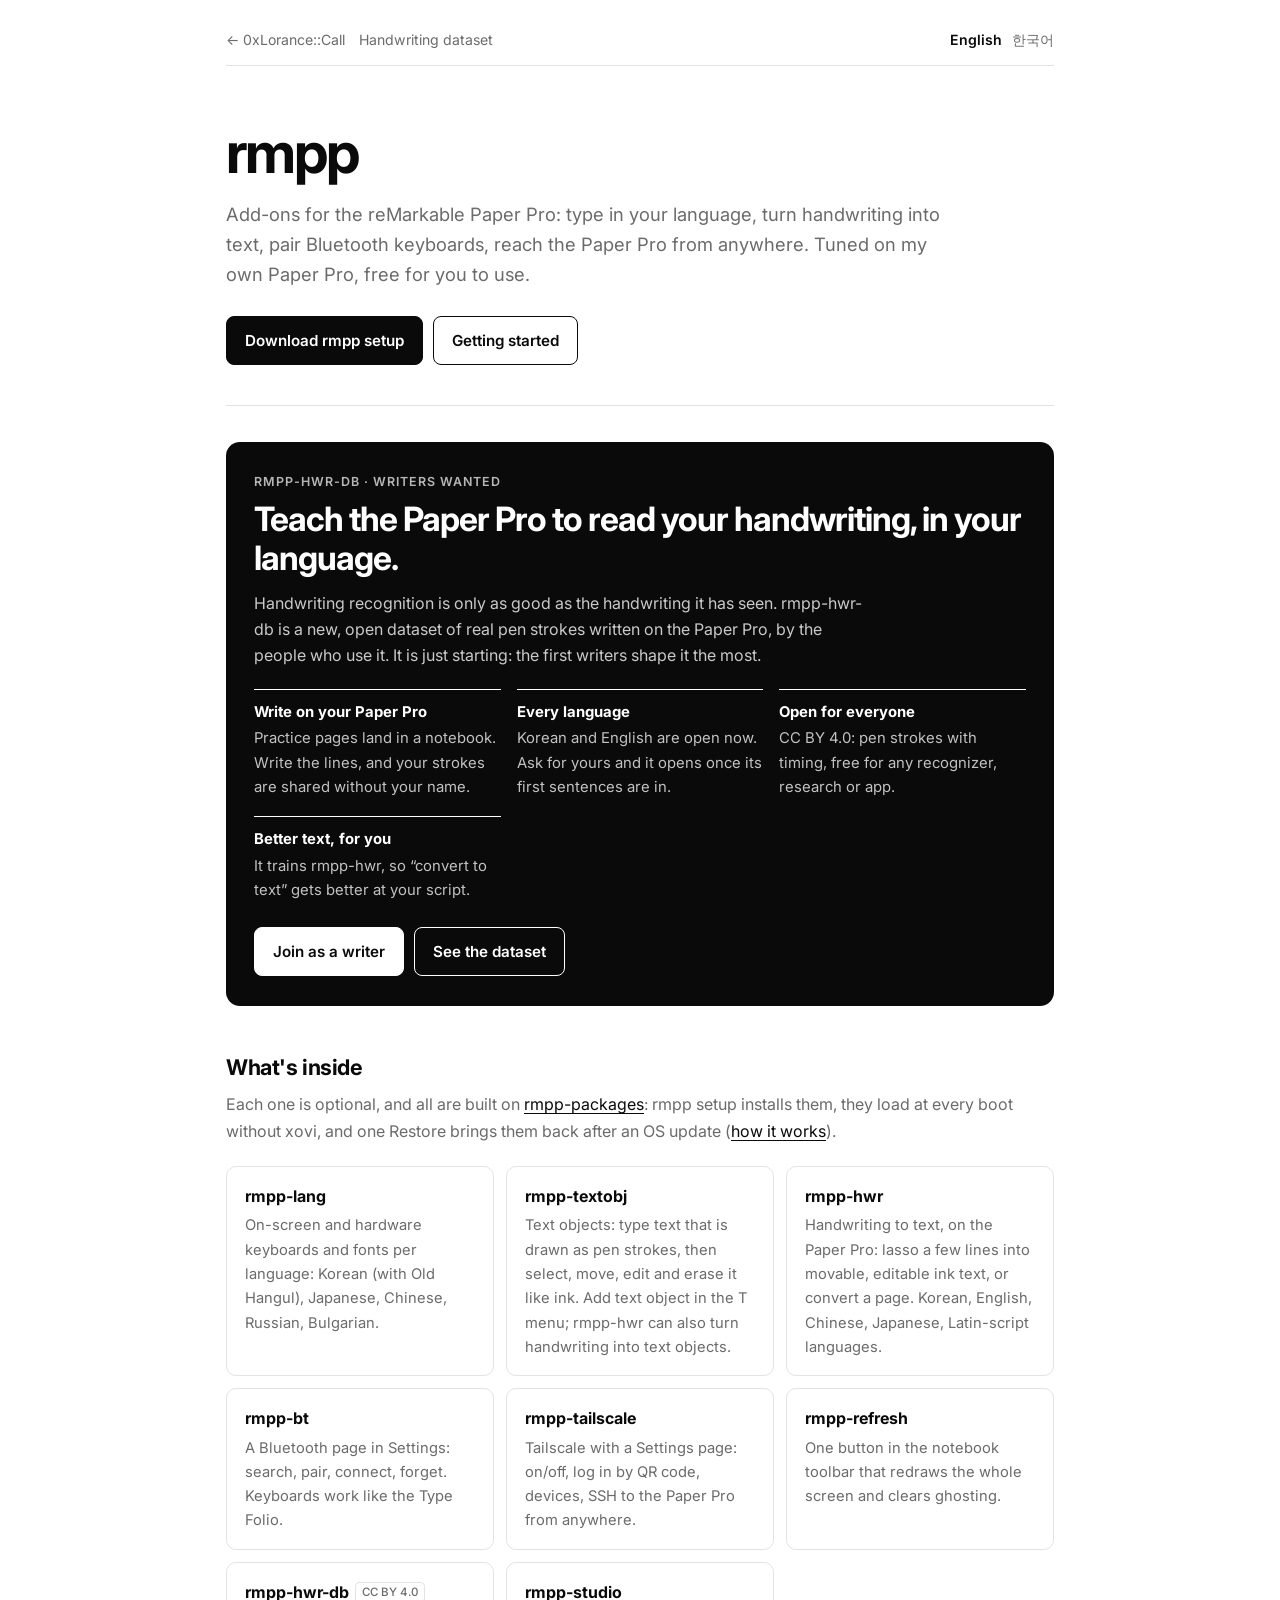
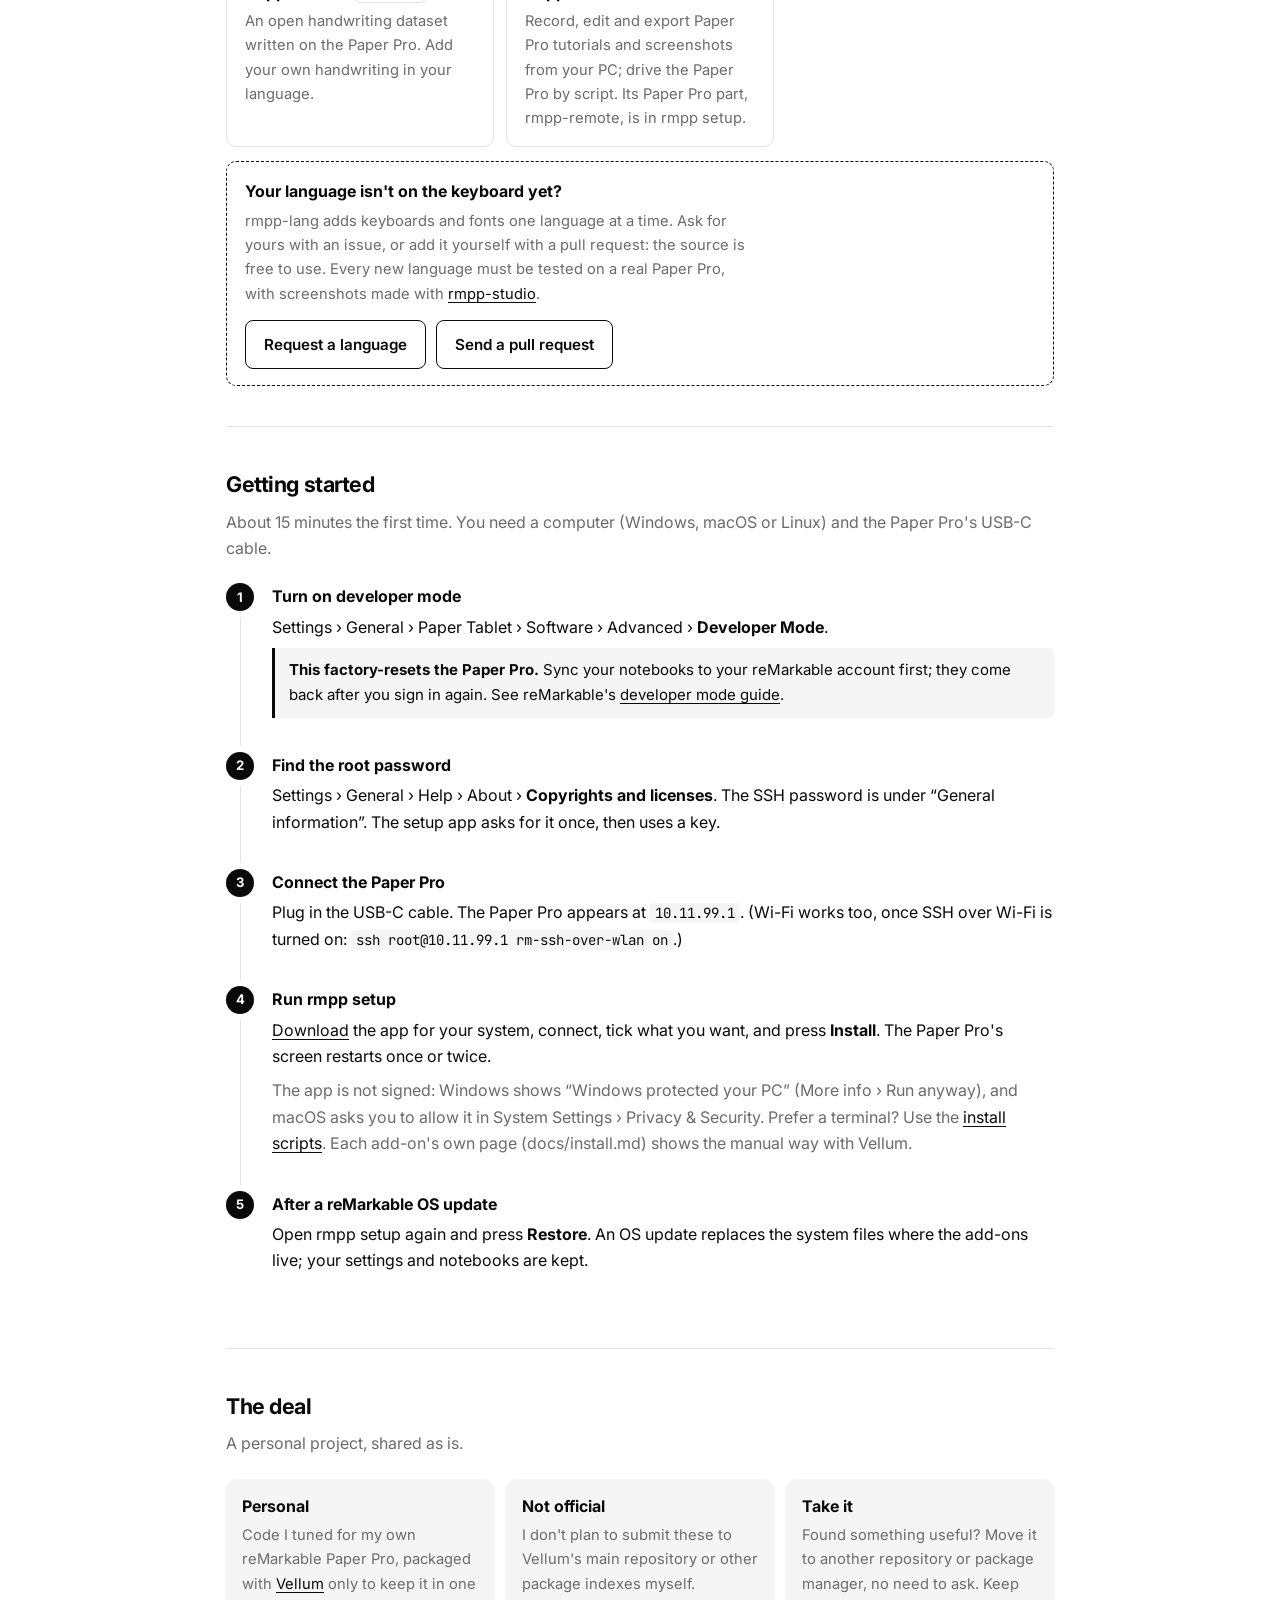
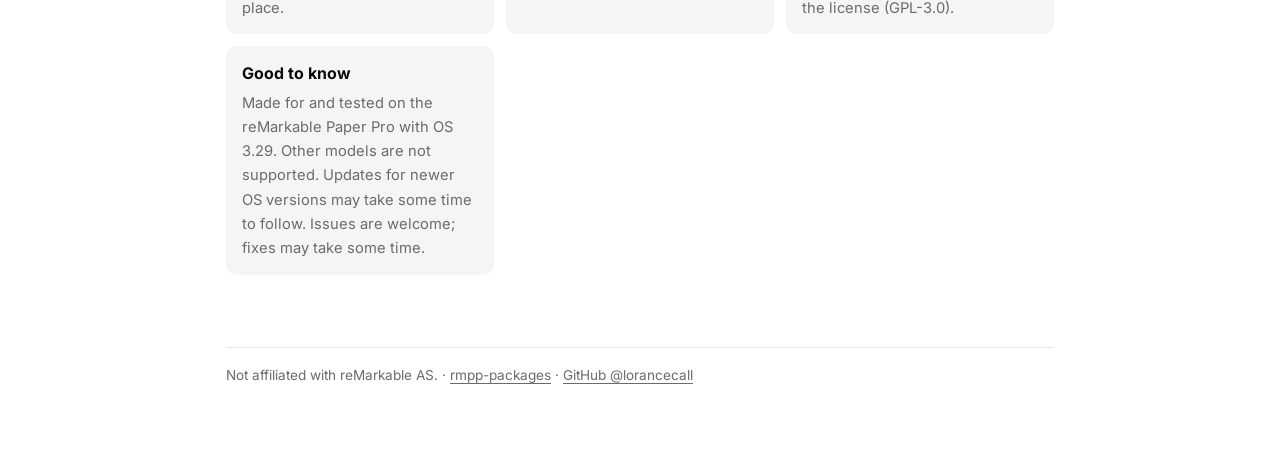
==== rmpp/index.html @ a708c46c "docs: softer wording for newer OS support Co-Authored-By: Claude Opus 5.5 <noreply@anthropic.com>" ====
<!doctype html>
<html lang="en">
<head>
<meta charset="utf-8">
<meta name="viewport" content="width=device-width, initial-scale=1">
<title>rmpp · add-ons for reMarkable Paper Pro</title>
<meta name="description" content="Personal add-ons for the reMarkable Paper Pro: languages and keyboards, handwriting to text, Bluetooth, Tailscale, screen refresh. Free to use.">
<link rel="alternate" hreflang="ko" href="ko.html">
<link rel="preconnect" href="https://fonts.googleapis.com">
<link rel="preconnect" href="https://fonts.gstatic.com" crossorigin>
<link href="https://fonts.googleapis.com/css2?family=Inter:wght@400;500;600;700&family=JetBrains+Mono:wght@400&display=swap" rel="stylesheet">
<link rel="stylesheet" href="style.css">
</head>
<body>
<main>
<div class="top">
  <nav><a href="../">← 0xLorance::Call</a><a href="#handwriting">Handwriting dataset</a></nav>
  <span class="langs"><strong>English</strong><a href="ko.html" hreflang="ko" lang="ko">한국어</a></span>
</div>

<div class="hero">
  <h1>rmpp</h1>
  <p class="lead">Add-ons for the reMarkable Paper Pro: type in your language, turn handwriting into text, pair Bluetooth
    keyboards, reach the Paper Pro from anywhere. Tuned on my own Paper Pro, free for you to use.</p>
  <div class="cta">
    <a class="btn primary" href="https://github.com/lorancecall/rmpp-packages/releases/latest">Download rmpp setup</a>
    <a class="btn" href="#start">Getting started</a>
  </div>
</div>

<section class="promo" id="handwriting">
  <p class="kicker">rmpp-hwr-db · writers wanted</p>
  <h2>Teach the Paper Pro to read your handwriting, in your language.</h2>
  <p class="sub">Handwriting recognition is only as good as the handwriting it has seen. rmpp-hwr-db is a new, open
    dataset of real pen strokes written on the Paper Pro, by the people who use it. It is just starting: the first
    writers shape it the most.</p>
  <ul class="points">
    <li><strong>Write on your Paper Pro</strong><span>Practice pages land in a notebook. Write the lines, and your
      strokes are shared without your name.</span></li>
    <li><strong>Every language</strong><span>Korean and English are open now. Ask for yours and it opens once its
      first sentences are in.</span></li>
    <li><strong>Open for everyone</strong><span>CC BY 4.0: pen strokes with timing, free for any recognizer,
      research or app.</span></li>
    <li><strong>Better text, for you</strong><span>It trains rmpp-hwr, so “convert to text” gets better at your script.</span></li>
  </ul>
  <div class="cta">
    <a class="btn primary" href="https://lorancecall.github.io/rmpp-hwr-db/">Join as a writer</a>
    <a class="btn" href="https://github.com/lorancecall/rmpp-hwr-db">See the dataset</a>
  </div>
</section>

<section id="mods">
  <h2>What's inside</h2>
  <p class="sub">Each one is optional, and all are built on <a href="https://github.com/lorancecall/rmpp-packages">rmpp-packages</a>: rmpp setup installs them,
    they load at every boot without xovi, and one Restore brings them back after an OS update (<a href="https://github.com/lorancecall/rmpp-packages/blob/main/docs/how-it-works.md">how it works</a>).</p>
  <div class="grid">
<!-- rmpp:cards -->
    <a class="card" href="https://github.com/lorancecall/rmpp-lang"><h3>rmpp-lang</h3>
      <p>On-screen and hardware keyboards and fonts per language: Korean (with Old Hangul), Japanese, Chinese, Russian, Bulgarian.</p></a>
    <a class="card" href="https://github.com/lorancecall/rmpp-textobj"><h3>rmpp-textobj</h3>
      <p>Text objects: type text that is drawn as pen strokes, then select, move, edit and erase it like ink. Add text object in the T menu; rmpp-hwr can also turn handwriting into text objects.</p></a>
    <a class="card" href="https://github.com/lorancecall/rmpp-hwr"><h3>rmpp-hwr</h3>
      <p>Handwriting to text, on the Paper Pro: lasso a few lines into movable, editable ink text, or convert a page. Korean, English, Chinese, Japanese, Latin-script languages.</p></a>
    <a class="card" href="https://github.com/lorancecall/rmpp-bt"><h3>rmpp-bt</h3>
      <p>A Bluetooth page in Settings: search, pair, connect, forget. Keyboards work like the Type Folio.</p></a>
    <a class="card" href="https://github.com/lorancecall/rmpp-tailscale"><h3>rmpp-tailscale</h3>
      <p>Tailscale with a Settings page: on/off, log in by QR code, devices, SSH to the Paper Pro from anywhere.</p></a>
    <a class="card" href="https://github.com/lorancecall/rmpp-refresh"><h3>rmpp-refresh</h3>
      <p>One button in the notebook toolbar that redraws the whole screen and clears ghosting.</p></a>
    <a class="card" href="https://github.com/lorancecall/rmpp-hwr-db"><h3>rmpp-hwr-db<span class="tag">CC BY 4.0</span></h3>
      <p>An open handwriting dataset written on the Paper Pro. Add your own handwriting in your language.</p></a>
    <a class="card" href="https://github.com/lorancecall/rmpp-studio"><h3>rmpp-studio</h3>
      <p>Record, edit and export Paper Pro tutorials and screenshots from your PC; drive the Paper Pro by script. Its Paper Pro part, rmpp-remote, is in rmpp setup.</p></a>
<!-- /rmpp:cards -->
  </div>
  <div class="ask" id="language-request">
    <div><h3>Your language isn't on the keyboard yet?</h3>
      <p>rmpp-lang adds keyboards and fonts one language at a time. Ask for yours with an issue, or add it yourself
        with a pull request: the source is free to use. Every new language must be tested on a real Paper Pro, with
        screenshots made with <a href="https://github.com/lorancecall/rmpp-studio">rmpp-studio</a>.</p></div>
    <div class="cta">
      <a class="btn" href="https://github.com/lorancecall/rmpp-lang/issues/new?template=language-request.yml">Request a language</a>
      <a class="btn" href="https://github.com/lorancecall/rmpp-lang/pulls">Send a pull request</a>
    </div>
  </div>
</section>

<section id="start">
  <h2>Getting started</h2>
  <p class="sub">About 15 minutes the first time. You need a computer (Windows, macOS or Linux) and the Paper Pro's USB-C cable.</p>
  <ol class="steps">
    <li><h3>Turn on developer mode</h3>
      <p>Settings › General › Paper Tablet › Software › Advanced › <strong>Developer Mode</strong>.</p>
      <div class="warn"><strong>This factory-resets the Paper Pro.</strong> Sync your notebooks to your reMarkable account first;
        they come back after you sign in again. See reMarkable's
        <a href="https://developer.remarkable.com/documentation/developer-mode">developer mode guide</a>.</div></li>
    <li><h3>Find the root password</h3>
      <p>Settings › General › Help › About › <strong>Copyrights and licenses</strong>. The SSH password is under
        “General information”. The setup app asks for it once, then uses a key.</p></li>
    <li><h3>Connect the Paper Pro</h3>
      <p>Plug in the USB-C cable. The Paper Pro appears at <code>10.11.99.1</code>. (Wi-Fi works too, once SSH over
        Wi-Fi is turned on: <code>ssh root@10.11.99.1 rm-ssh-over-wlan on</code>.)</p></li>
    <li><h3>Run rmpp setup</h3>
      <p><a href="https://github.com/lorancecall/rmpp-packages/releases/latest">Download</a> the app for your system,
        connect, tick what you want, and press <strong>Install</strong>. The Paper Pro's screen restarts once or twice.</p>
      <p class="muted">The app is not signed: Windows shows “Windows protected your PC” (More info › Run anyway), and
        macOS asks you to allow it in System Settings › Privacy &amp; Security. Prefer a terminal? Use the
        <a href="https://github.com/lorancecall/rmpp-packages#install">install scripts</a>. Each add-on's own page
        (docs/install.md) shows the manual way with Vellum.</p></li>
    <li><h3>After a reMarkable OS update</h3>
      <p>Open rmpp setup again and press <strong>Restore</strong>. An OS update replaces the system files where the
        add-ons live; your settings and notebooks are kept.</p></li>
  </ol>
</section>

<section id="terms">
  <h2>The deal</h2>
  <p class="sub">A personal project, shared as is.</p>
  <div class="terms">
    <div><h3>Personal</h3><p>Code I tuned for my own reMarkable Paper Pro, packaged with <a href="https://github.com/vellum-dev/vellum">Vellum</a> only to keep it in one place.</p></div>
    <div><h3>Not official</h3><p>I don't plan to submit these to Vellum's main repository or other package indexes myself.</p></div>
    <div><h3>Take it</h3><p>Found something useful? Move it to another repository or package manager, no need to ask. Keep the license (GPL-3.0).</p></div>
    <div><h3>Good to know</h3><p>Made for and tested on the reMarkable Paper Pro with OS 3.29. Other models are not supported. Updates for newer OS versions may take some time to follow. Issues are welcome; fixes may take some time.</p></div>
  </div>
</section>

<footer>
  Not affiliated with reMarkable AS. · <a href="https://github.com/lorancecall/rmpp-packages">rmpp-packages</a> ·
  <a href="https://github.com/lorancecall">GitHub @lorancecall</a>
</footer>
</main>
</body>
</html>
---- rmpp/style.css ----
/* rmpp: black and white, like e-paper. */
:root {
  --bg: #ffffff; --fg: #0a0a0a; --muted: #6b6b6b; --line: #e3e3e3; --soft: #f5f5f5;
  --inv-bg: #0a0a0a; --inv-fg: #ffffff;
}
@media (prefers-color-scheme: dark) {
  :root:not([data-theme="light"]) {
    --bg: #0a0a0a; --fg: #f2f2f2; --muted: #9a9a9a; --line: #2a2a2a; --soft: #161616;
    --inv-bg: #f2f2f2; --inv-fg: #0a0a0a;
  }
}
:root[data-theme="dark"] {
  --bg: #0a0a0a; --fg: #f2f2f2; --muted: #9a9a9a; --line: #2a2a2a; --soft: #161616;
  --inv-bg: #f2f2f2; --inv-fg: #0a0a0a;
}
* { box-sizing: border-box; }
html { -webkit-text-size-adjust: 100%; }
body { margin: 0; background: var(--bg); color: var(--fg);
  font: 16px/1.65 "Inter", "Noto Sans KR", system-ui, -apple-system, "Segoe UI", sans-serif; -webkit-font-smoothing: antialiased; }
a { color: var(--fg); text-underline-offset: 3px; }
:lang(ko) { word-break: keep-all; }
main { max-width: 860px; margin: 0 auto; padding: 28px 16px 72px; }
.top { display: flex; justify-content: space-between; align-items: center; gap: 12px; font-size: .88rem; color: var(--muted);
  padding-bottom: 14px; border-bottom: 1px solid var(--line); }
.top a { color: var(--muted); text-decoration: none; }
.top a:hover { color: var(--fg); }
.top .langs a, .top .langs strong { margin-left: 10px; }
.top .langs strong { color: var(--fg); font-weight: 600; }

.hero { padding: 56px 0 40px; border-bottom: 1px solid var(--line); }
.hero h1 { font-size: clamp(2.2rem, 7vw, 3.6rem); line-height: 1.05; letter-spacing: -0.035em; margin: 0 0 16px; font-weight: 700; }
.hero p.lead { font-size: 1.15rem; color: var(--muted); max-width: 40em; margin: 0 0 26px; }
.cta { display: flex; flex-wrap: wrap; gap: 10px; }
.btn { display: inline-block; padding: 11px 18px; border-radius: 8px; border: 1px solid var(--fg); text-decoration: none;
  font-weight: 600; font-size: .95rem; }
.btn.primary { background: var(--inv-bg); color: var(--inv-fg); border-color: var(--inv-bg); }
.btn:hover { opacity: .85; }

section { padding: 40px 0; border-bottom: 1px solid var(--line); }
section:last-of-type { border-bottom: none; }
h2 { font-size: 1.35rem; letter-spacing: -0.02em; margin: 0 0 6px; }
h2 + p.sub { color: var(--muted); margin: 0 0 22px; }
h3 { font-size: 1rem; margin: 0 0 4px; }

.grid { display: grid; grid-template-columns: repeat(auto-fill, minmax(240px, 1fr)); gap: 12px; }
.card { border: 1px solid var(--line); border-radius: 10px; padding: 16px 18px; text-decoration: none; display: block;
  transition: border-color .12s; }
a.card:hover { border-color: var(--fg); }
.card p { margin: 0; color: var(--muted); font-size: .92rem; }
.card .tag { display: inline-block; font-size: .72rem; border: 1px solid var(--line); border-radius: 4px; padding: 0 6px;
  margin-left: 6px; color: var(--muted); vertical-align: 2px; font-weight: 500; }

ol.steps { list-style: none; counter-reset: s; padding: 0; margin: 0; }
ol.steps > li { counter-increment: s; position: relative; padding: 0 0 26px 46px; }
ol.steps > li::before { content: counter(s); position: absolute; left: 0; top: 0; width: 28px; height: 28px; border-radius: 50%;
  background: var(--inv-bg); color: var(--inv-fg); display: grid; place-items: center; font-size: .82rem; font-weight: 700; }
ol.steps > li:not(:last-child)::after { content: ""; position: absolute; left: 13.5px; top: 34px; bottom: 6px; width: 1px;
  background: var(--line); }
ol.steps p { margin: 4px 0 8px; }
.warn { border-left: 3px solid var(--fg); background: var(--soft); padding: 10px 14px; border-radius: 0 6px 6px 0; margin: 8px 0; font-size: .94rem; }
pre { background: var(--soft); border: 1px solid var(--line); border-radius: 8px; padding: 12px 14px; overflow-x: auto;
  font: .85rem/1.55 "JetBrains Mono", ui-monospace, Consolas, monospace; margin: 8px 0; }
code { font: .88em "JetBrains Mono", ui-monospace, Consolas, monospace; background: var(--soft); padding: 1px 5px; border-radius: 4px; }
pre code { background: none; padding: 0; }
.muted { color: var(--muted); }
ul.plain { padding-left: 18px; margin: 8px 0; }
ul.plain li { margin: 4px 0; }
.terms { display: grid; grid-template-columns: repeat(auto-fit, minmax(220px, 1fr)); gap: 12px; }
.terms div { background: var(--soft); border-radius: 10px; padding: 14px 16px; }
.terms p { margin: 0; color: var(--muted); font-size: .92rem; }
footer { margin-top: 32px; padding-top: 16px; border-top: 1px solid var(--line); font-size: .85rem; color: var(--muted); }
footer a { color: var(--muted); }

/* rmpp-hwr-db call for writers: an inverted band */
.promo { background: var(--inv-bg); color: var(--inv-fg); border-radius: 14px; padding: 30px 28px; margin: 36px 0 4px; border-bottom: none; }
.promo a { color: var(--inv-fg); }
.promo .kicker { font-size: .78rem; letter-spacing: .08em; text-transform: uppercase; opacity: .7; margin: 0 0 8px; font-weight: 600; }
.promo h2 { font-size: clamp(1.5rem, 4.5vw, 2.1rem); line-height: 1.15; letter-spacing: -0.03em; margin: 0 0 12px; }
.promo p.sub { color: inherit; opacity: .78; margin: 0 0 20px; max-width: 38em; }
.promo .points { display: grid; grid-template-columns: repeat(auto-fit, minmax(190px, 1fr)); gap: 16px; margin: 0 0 24px; padding: 0; list-style: none; }
.promo .points li { border-top: 1px solid currentColor; padding-top: 10px; font-size: .93rem; }
.promo .points strong { display: block; margin-bottom: 2px; }
.promo .points span { opacity: .75; }
.promo .btn { border-color: var(--inv-fg); color: var(--inv-fg); }
.promo .btn.primary { background: var(--inv-fg); color: var(--inv-bg); }
.top nav a { margin-right: 14px; }
/* "request a keyboard language" row under the add-on cards */
.ask { display: flex; flex-wrap: wrap; align-items: center; justify-content: space-between; gap: 14px; margin-top: 14px;
  border: 1px dashed var(--fg); border-radius: 10px; padding: 16px 18px; }
.ask p { margin: 0; color: var(--muted); font-size: .92rem; max-width: 34em; }
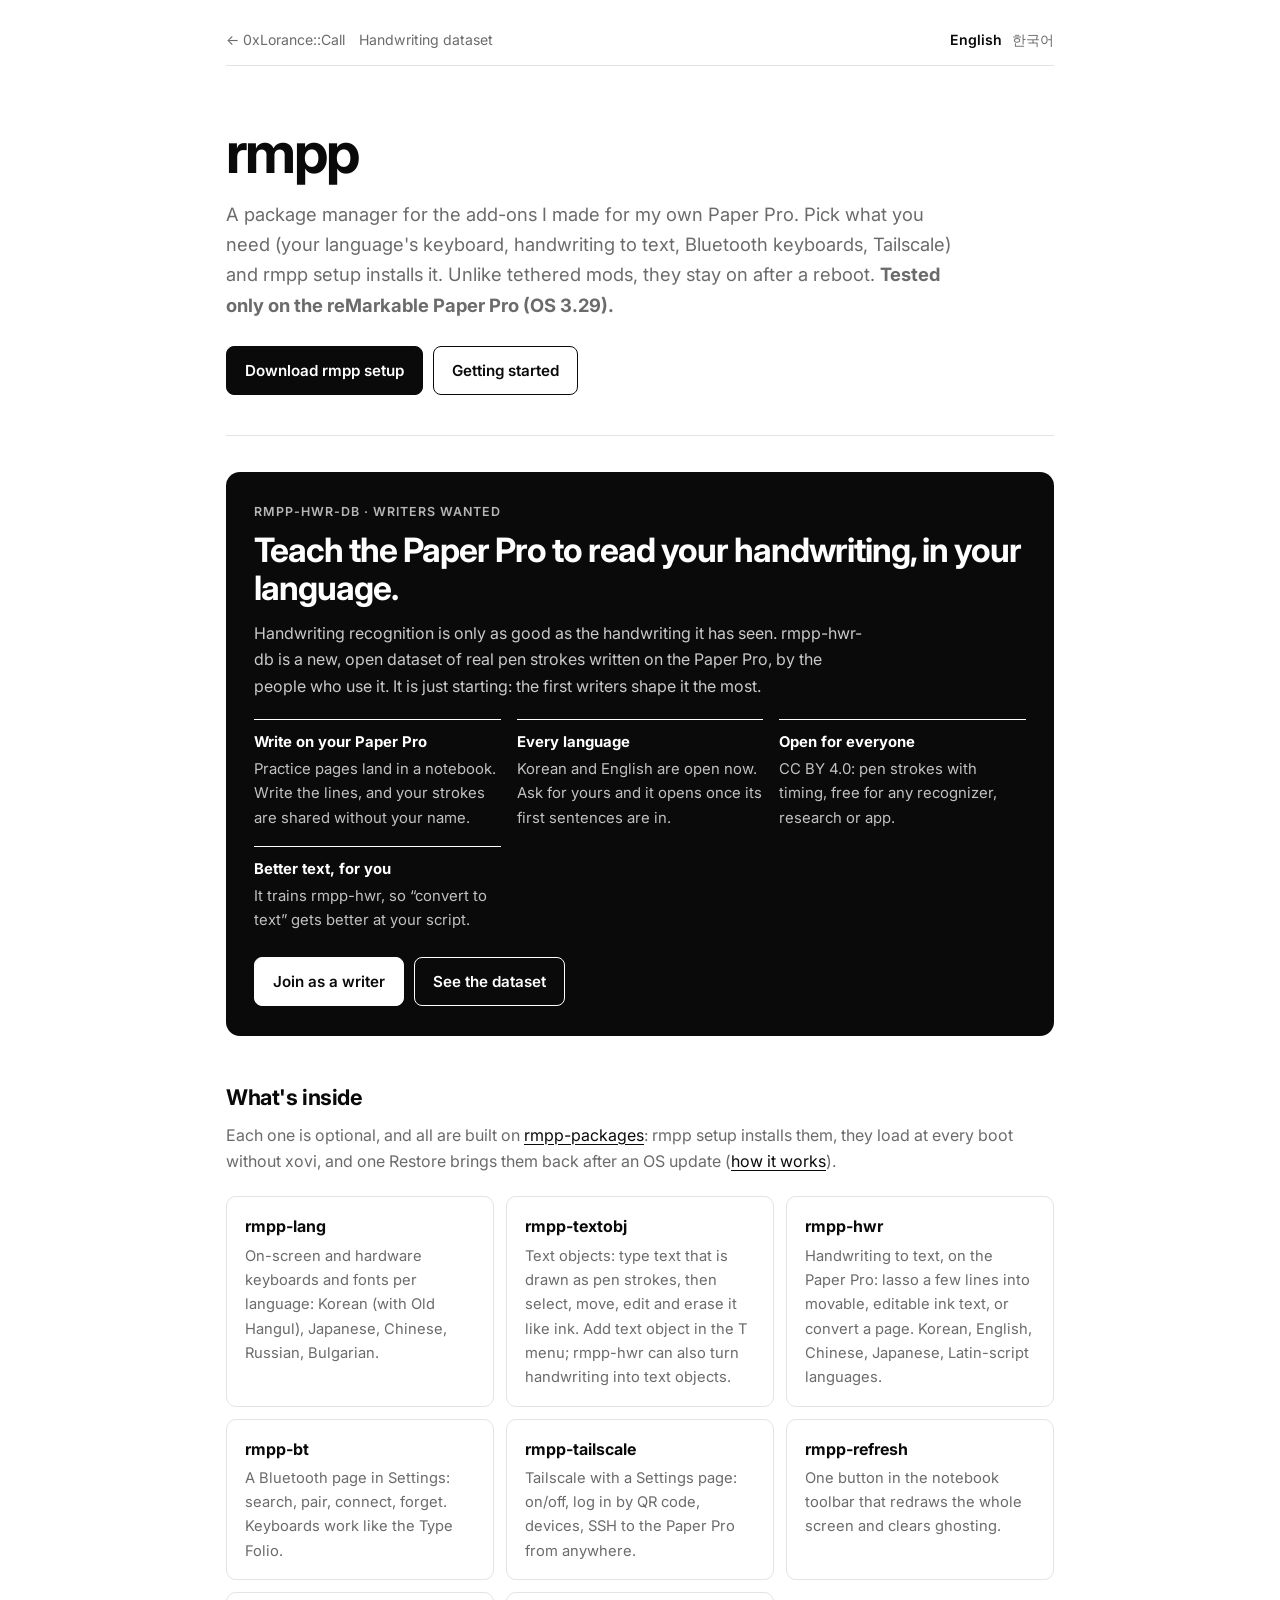
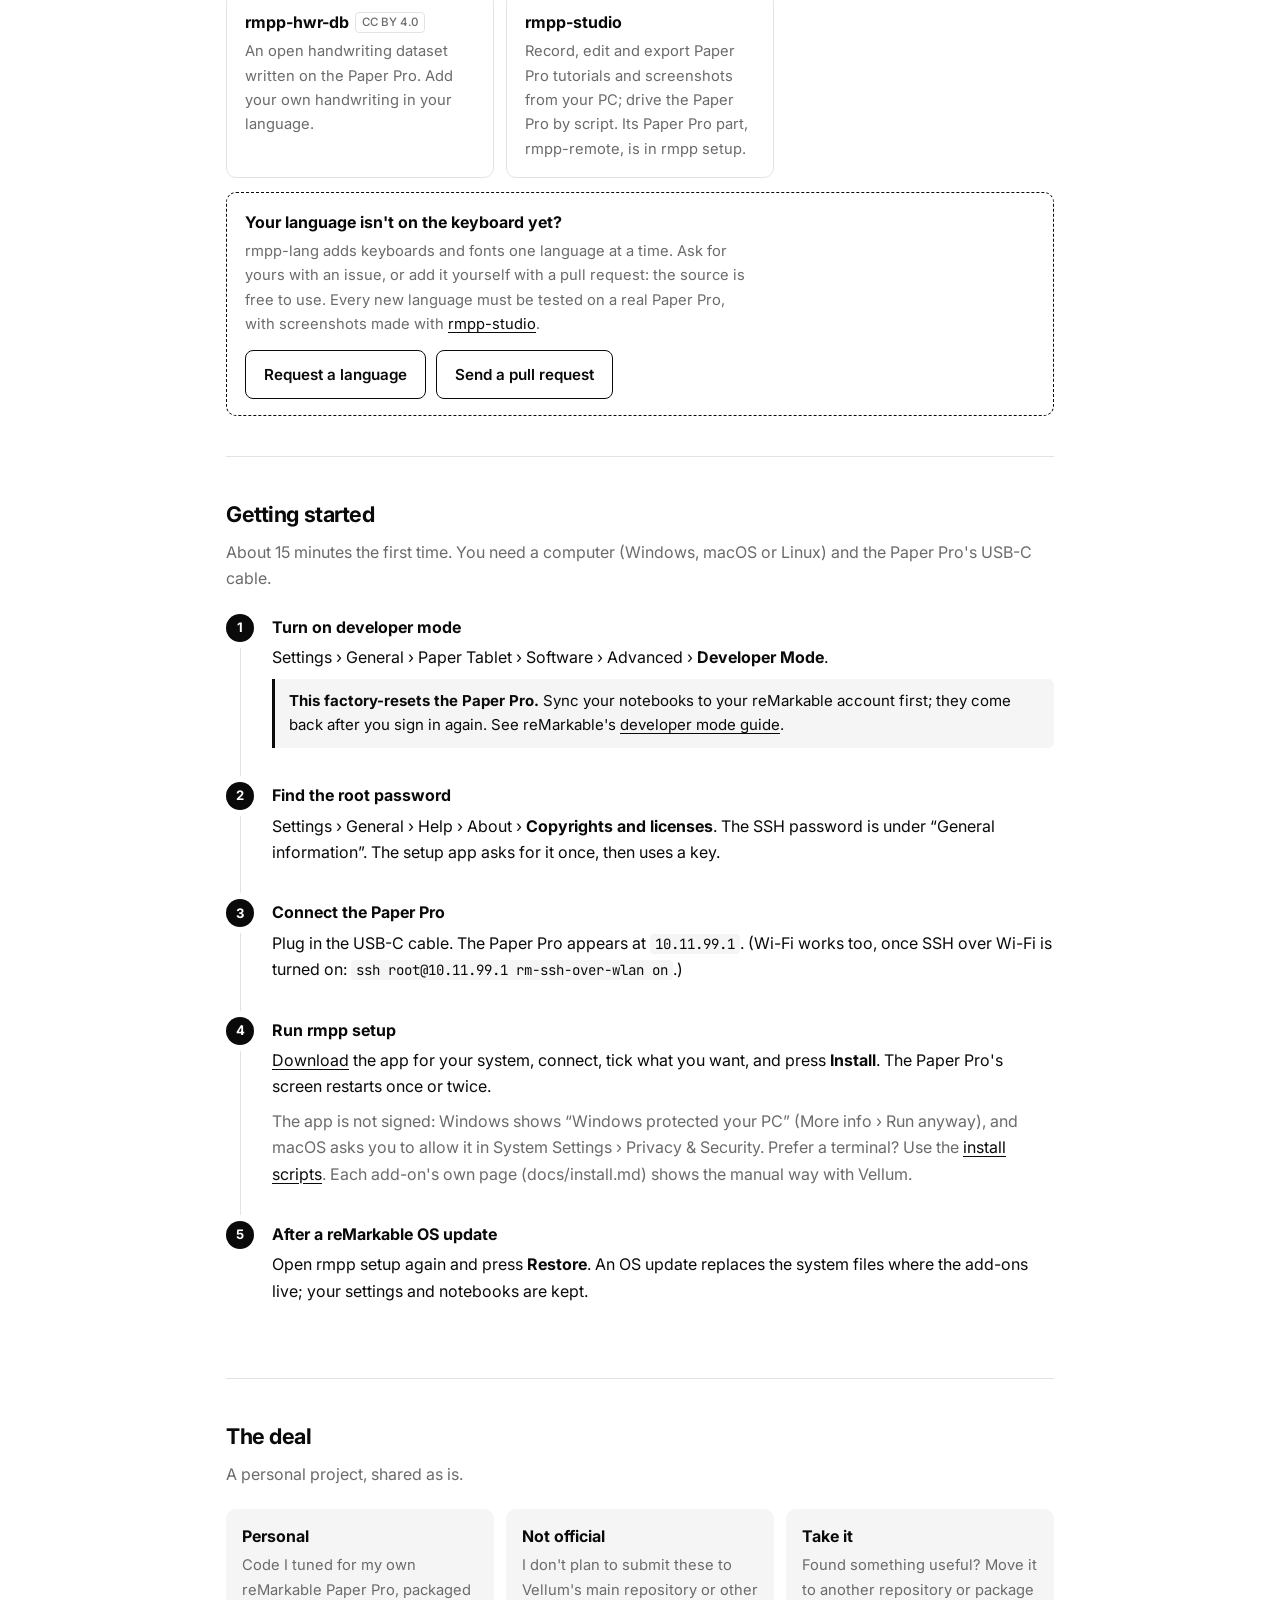
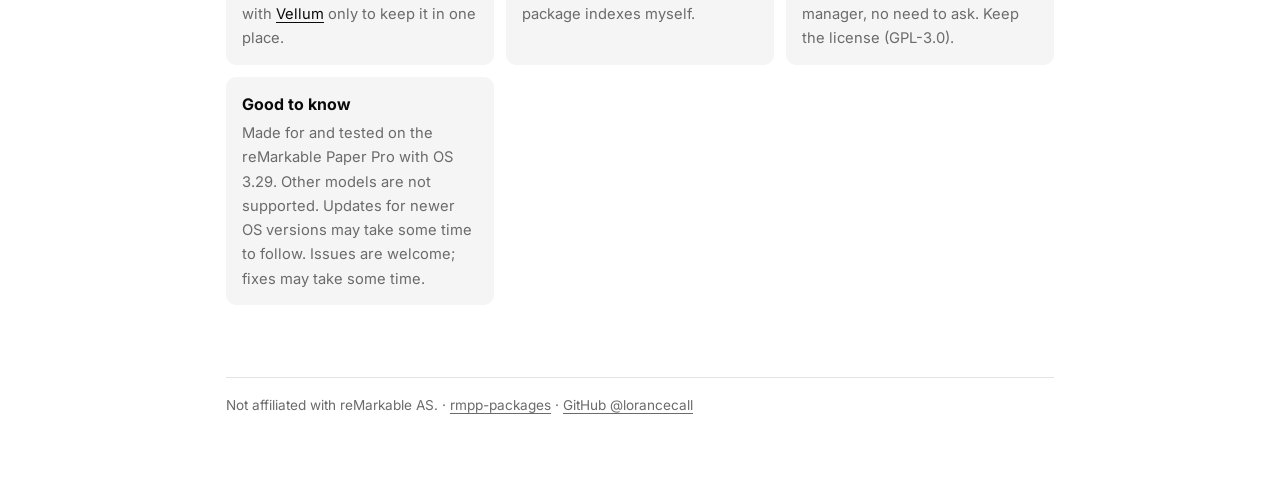
==== commit 5e05a62b: "rmpp: intro as a package manager for personal add-ons, tested on the Paper Pro only Co-Authored-By: " ====
--- a/rmpp/index.html
+++ b/rmpp/index.html
@@ -4,7 +4,7 @@
 <meta charset="utf-8">
 <meta name="viewport" content="width=device-width, initial-scale=1">
 <title>rmpp · add-ons for reMarkable Paper Pro</title>
-<meta name="description" content="Personal add-ons for the reMarkable Paper Pro: languages and keyboards, handwriting to text, Bluetooth, Tailscale, screen refresh. Free to use.">
+<meta name="description" content="A package manager for the add-ons I made for my own reMarkable Paper Pro: languages and keyboards, handwriting to text, Bluetooth, Tailscale, screen refresh. Tested on the Paper Pro only.">
 <link rel="alternate" hreflang="ko" href="ko.html">
 <link rel="preconnect" href="https://fonts.googleapis.com">
 <link rel="preconnect" href="https://fonts.gstatic.com" crossorigin>
@@ -20,8 +20,9 @@
 
 <div class="hero">
   <h1>rmpp</h1>
-  <p class="lead">Add-ons for the reMarkable Paper Pro: type in your language, turn handwriting into text, pair Bluetooth
-    keyboards, reach the Paper Pro from anywhere. Tuned on my own Paper Pro, free for you to use.</p>
+  <p class="lead">A package manager for the add-ons I made for my own Paper Pro. Pick what you need (your language's
+    keyboard, handwriting to text, Bluetooth keyboards, Tailscale) and rmpp setup installs it. Unlike tethered mods,
+    they stay on after a reboot. <strong>Tested only on the reMarkable Paper Pro (OS 3.29).</strong></p>
   <div class="cta">
     <a class="btn primary" href="https://github.com/lorancecall/rmpp-packages/releases/latest">Download rmpp setup</a>
     <a class="btn" href="#start">Getting started</a>
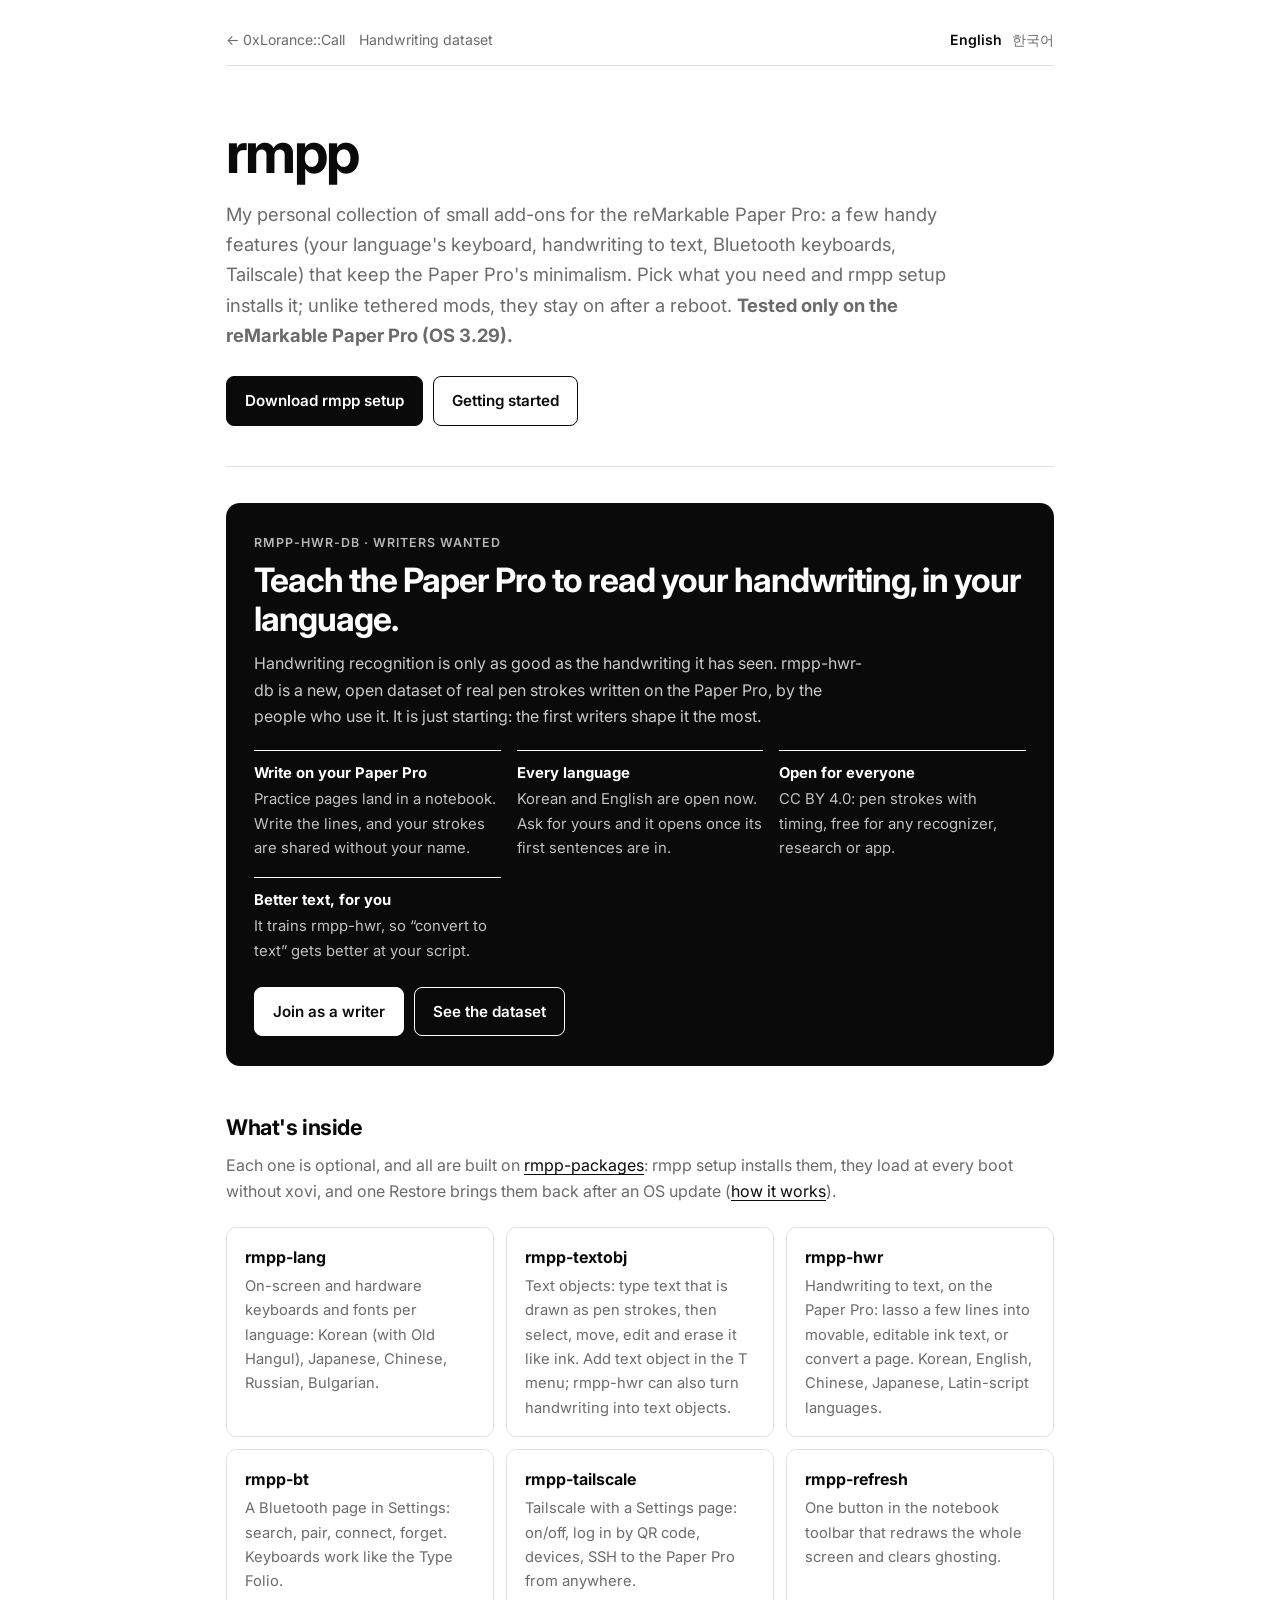
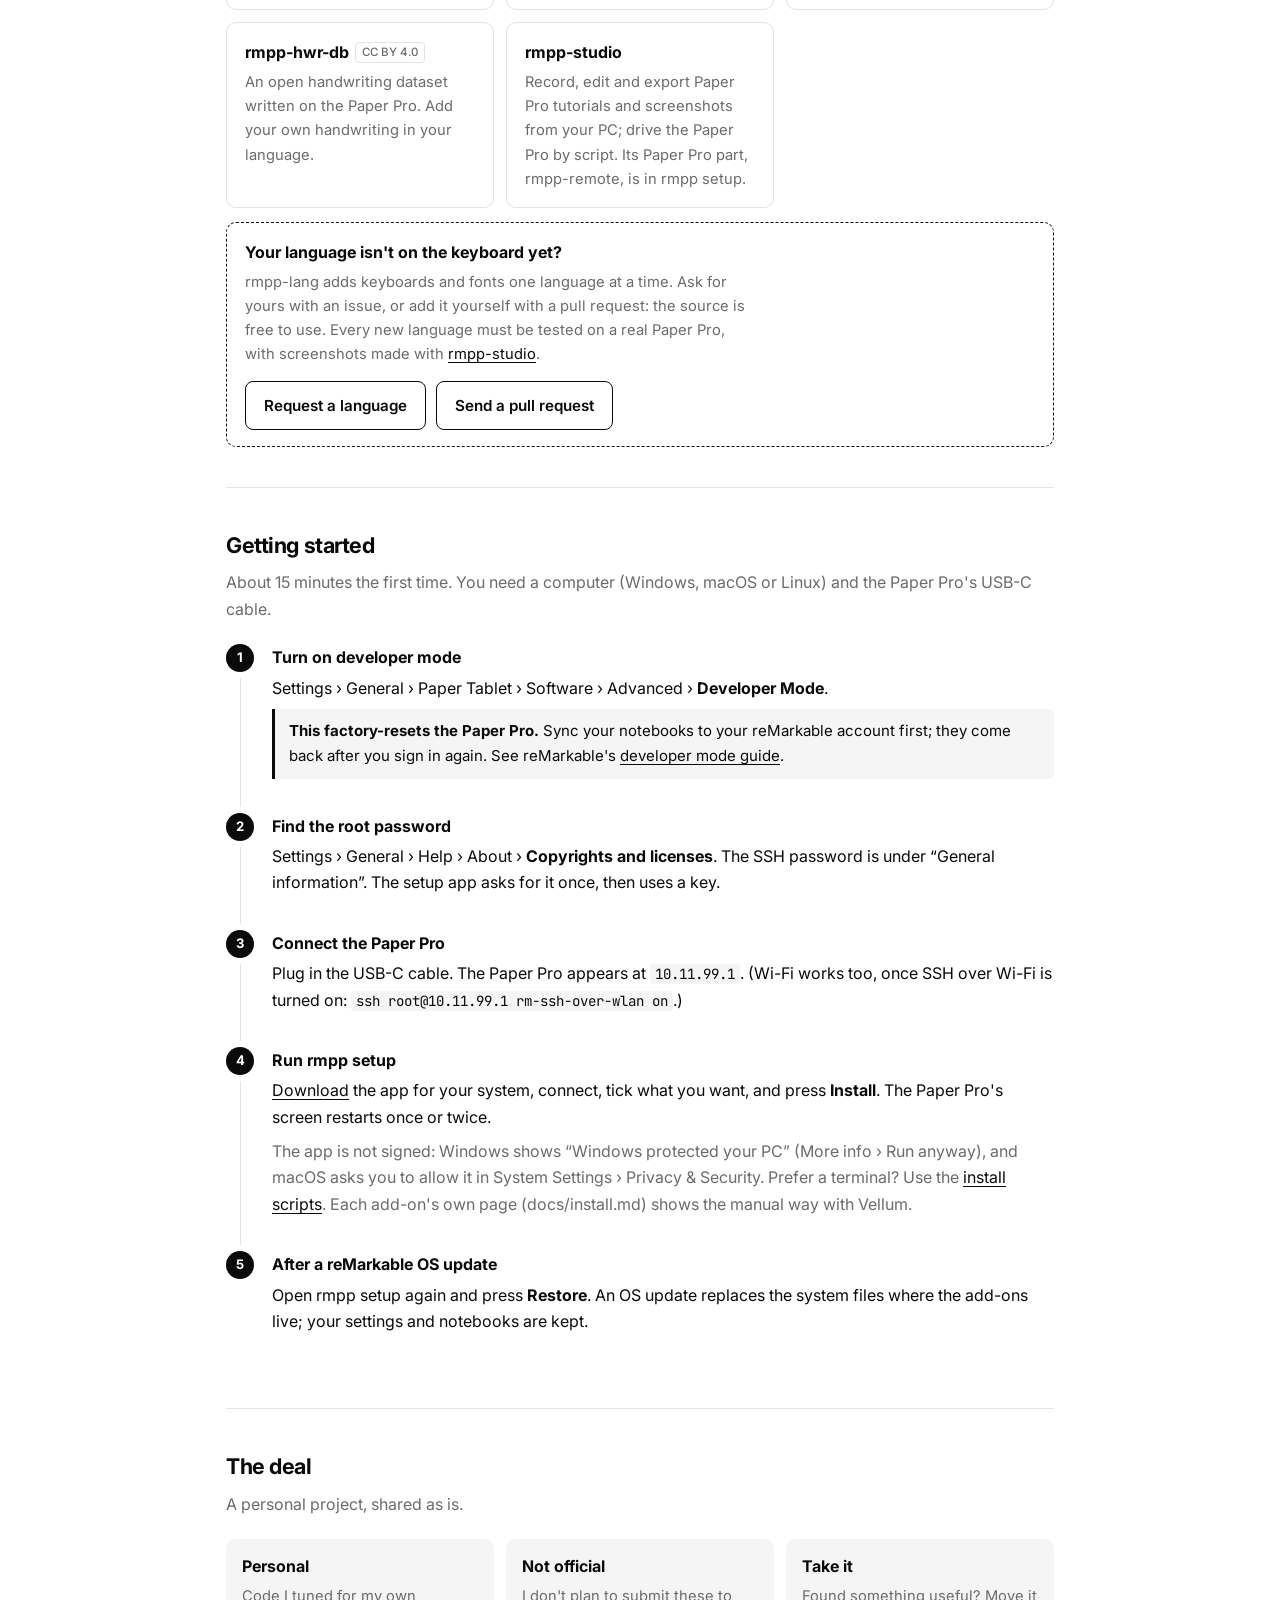
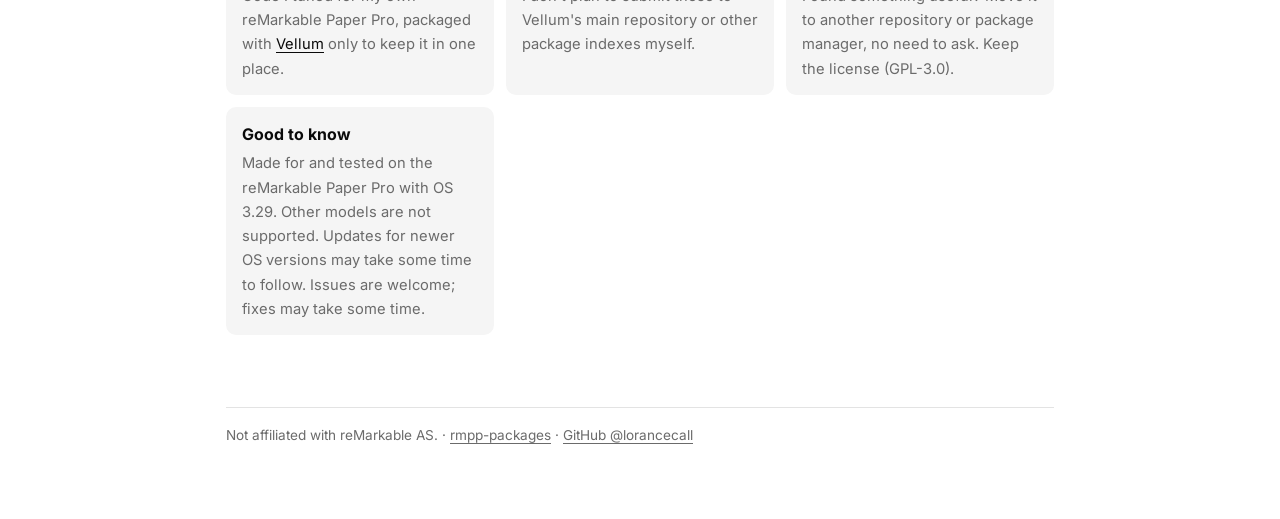
==== commit dd609b42: "rmpp: a personal collection of small add-ons that keep the Paper Pro's minimalism Co-Authored-By: Cl" ====
--- a/rmpp/index.html
+++ b/rmpp/index.html
@@ -4,7 +4,7 @@
 <meta charset="utf-8">
 <meta name="viewport" content="width=device-width, initial-scale=1">
 <title>rmpp · add-ons for reMarkable Paper Pro</title>
-<meta name="description" content="A package manager for the add-ons I made for my own reMarkable Paper Pro: languages and keyboards, handwriting to text, Bluetooth, Tailscale, screen refresh. Tested on the Paper Pro only.">
+<meta name="description" content="My personal collection of small add-ons for the reMarkable Paper Pro: a few handy features that keep its minimalism. Tested on the Paper Pro only.">
 <link rel="alternate" hreflang="ko" href="ko.html">
 <link rel="preconnect" href="https://fonts.googleapis.com">
 <link rel="preconnect" href="https://fonts.gstatic.com" crossorigin>
@@ -20,9 +20,10 @@
 
 <div class="hero">
   <h1>rmpp</h1>
-  <p class="lead">A package manager for the add-ons I made for my own Paper Pro. Pick what you need (your language's
-    keyboard, handwriting to text, Bluetooth keyboards, Tailscale) and rmpp setup installs it. Unlike tethered mods,
-    they stay on after a reboot. <strong>Tested only on the reMarkable Paper Pro (OS 3.29).</strong></p>
+  <p class="lead">My personal collection of small add-ons for the reMarkable Paper Pro: a few handy features
+    (your language's keyboard, handwriting to text, Bluetooth keyboards, Tailscale) that keep the Paper Pro's minimalism.
+    Pick what you need and rmpp setup installs it; unlike tethered mods, they stay on after a reboot.
+    <strong>Tested only on the reMarkable Paper Pro (OS 3.29).</strong></p>
   <div class="cta">
     <a class="btn primary" href="https://github.com/lorancecall/rmpp-packages/releases/latest">Download rmpp setup</a>
     <a class="btn" href="#start">Getting started</a>
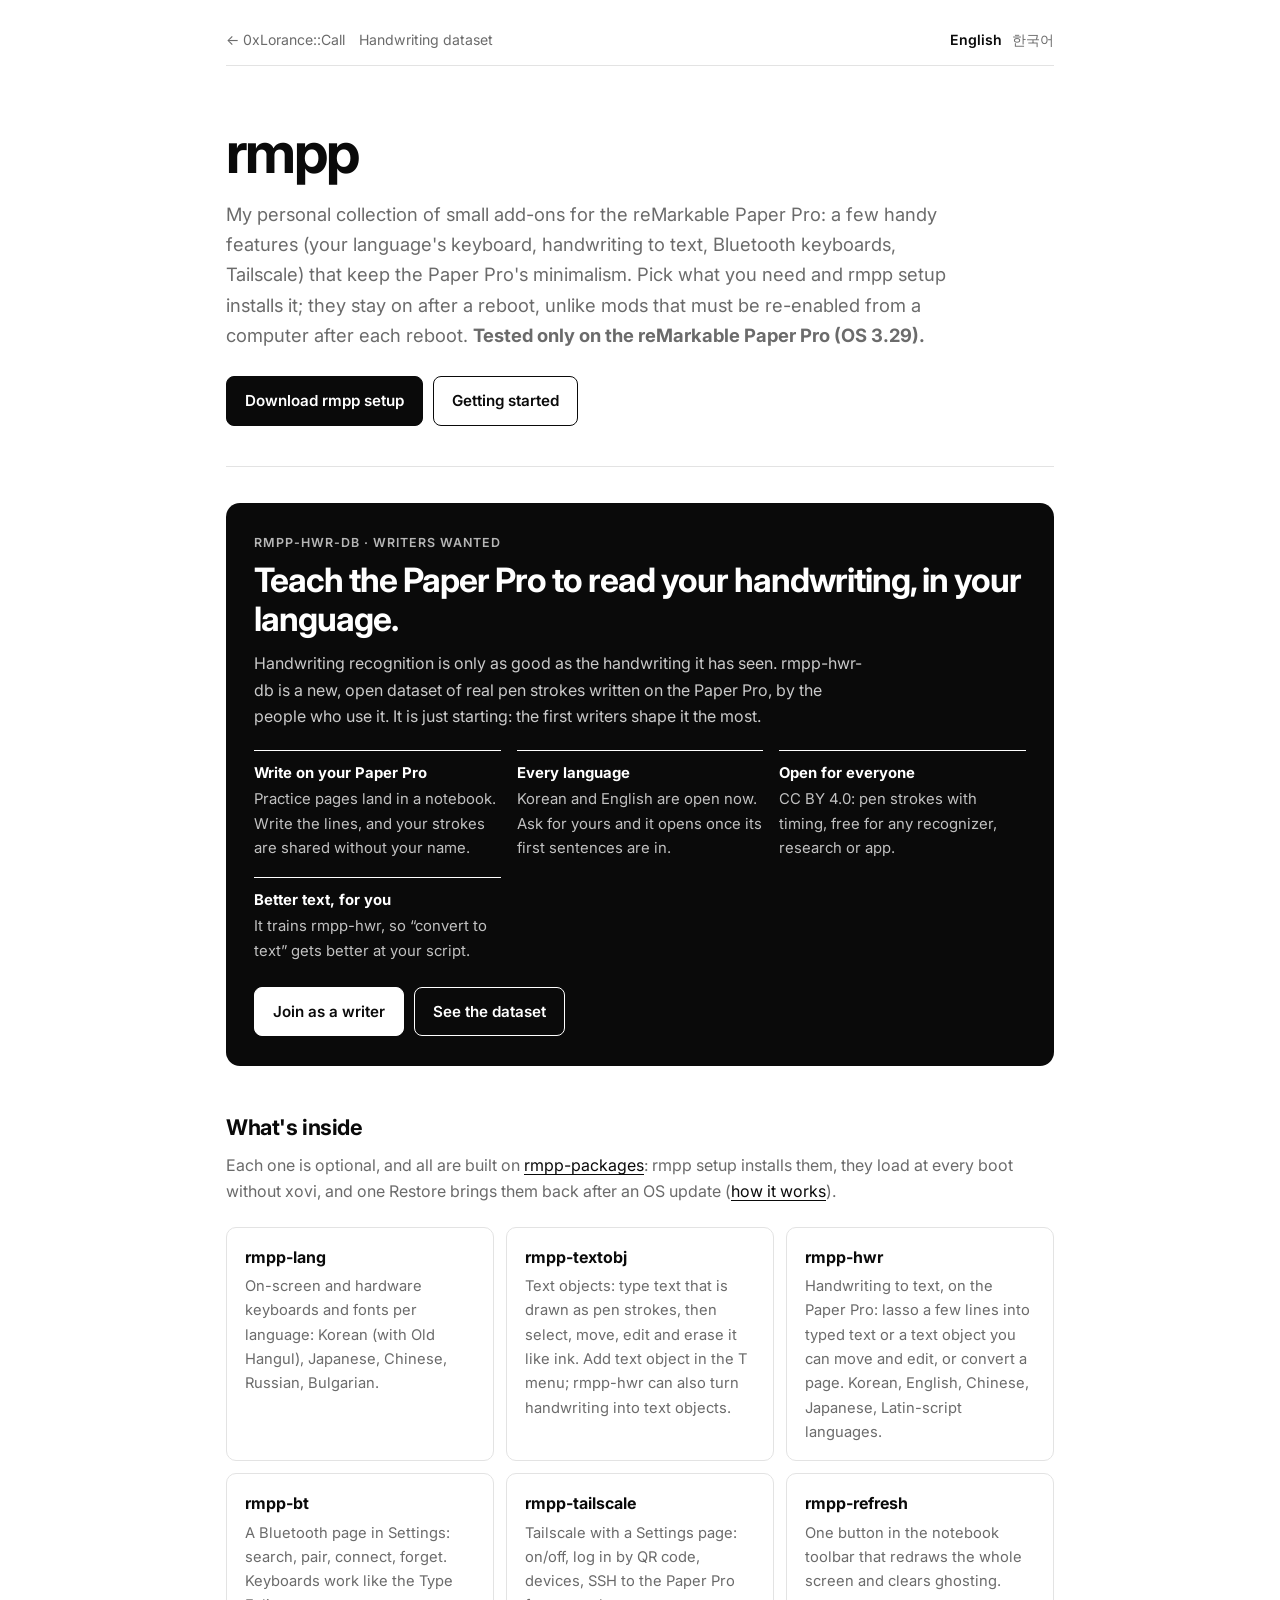
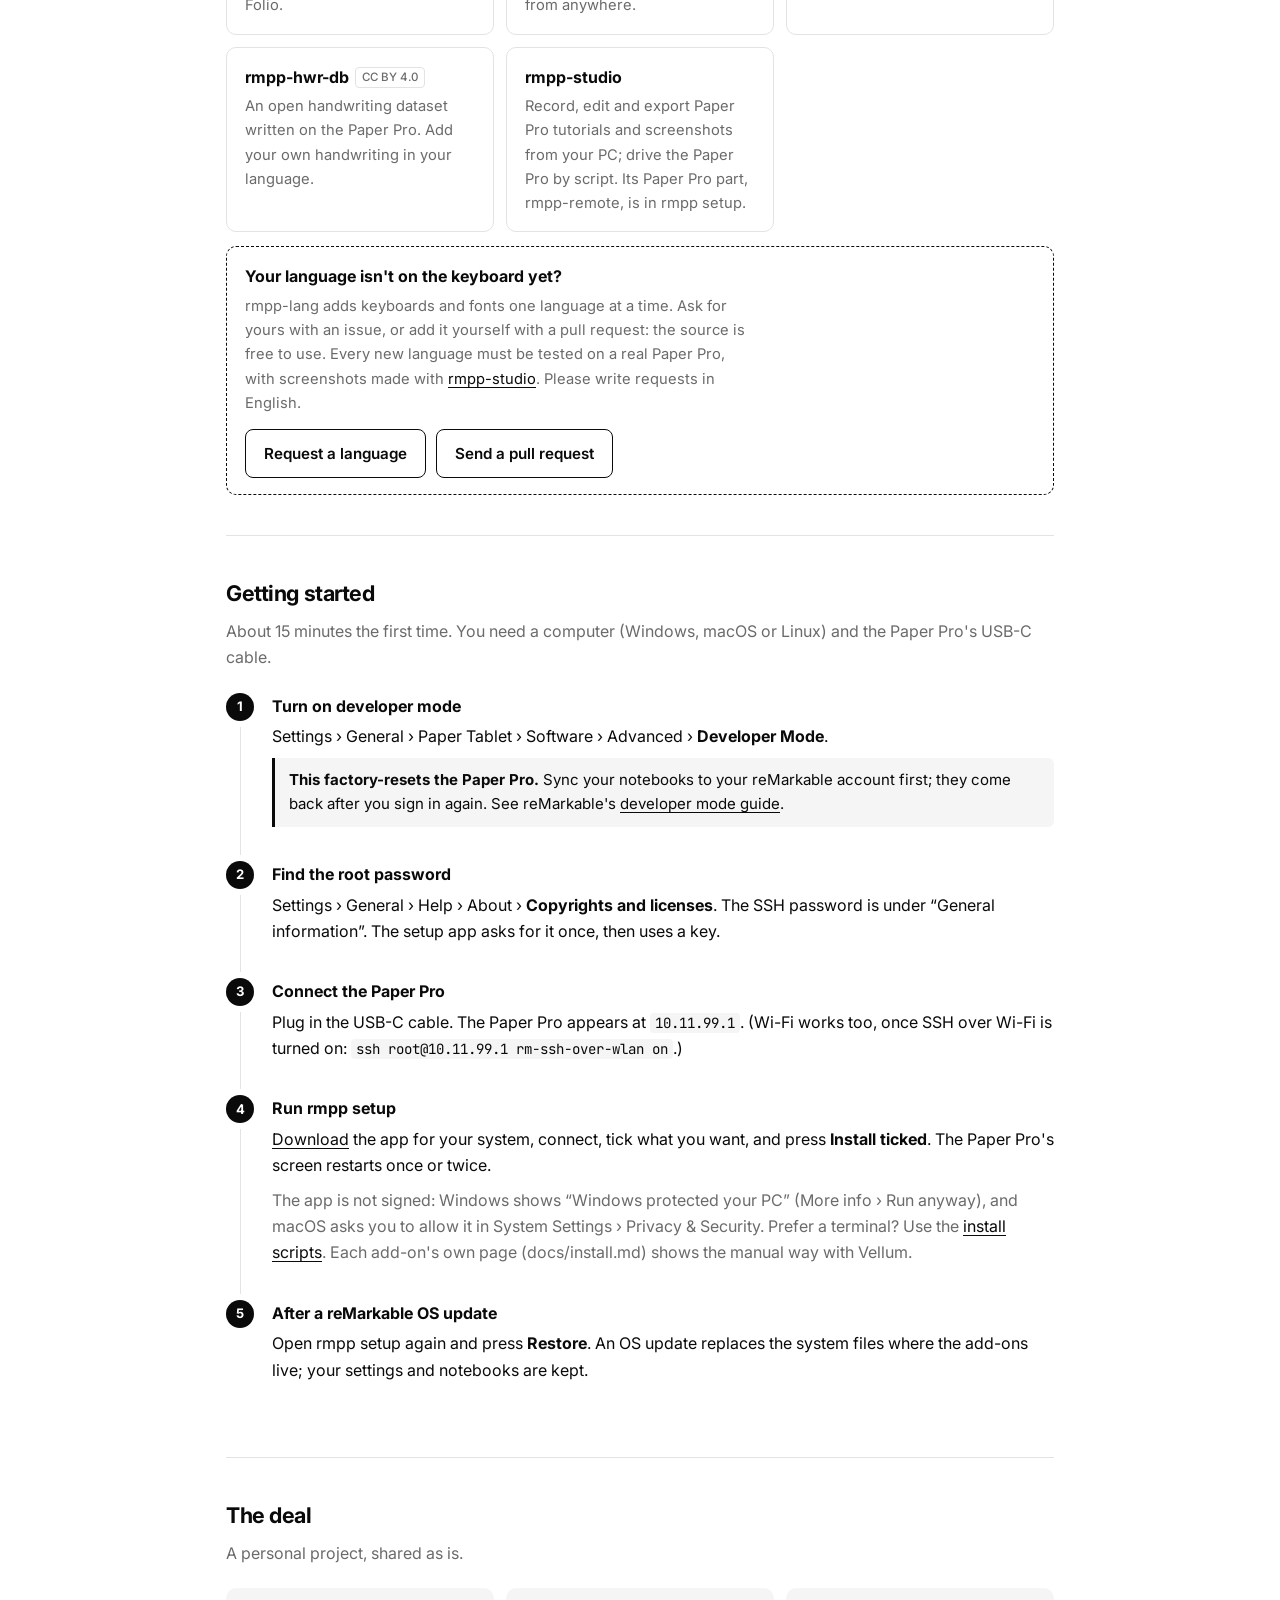
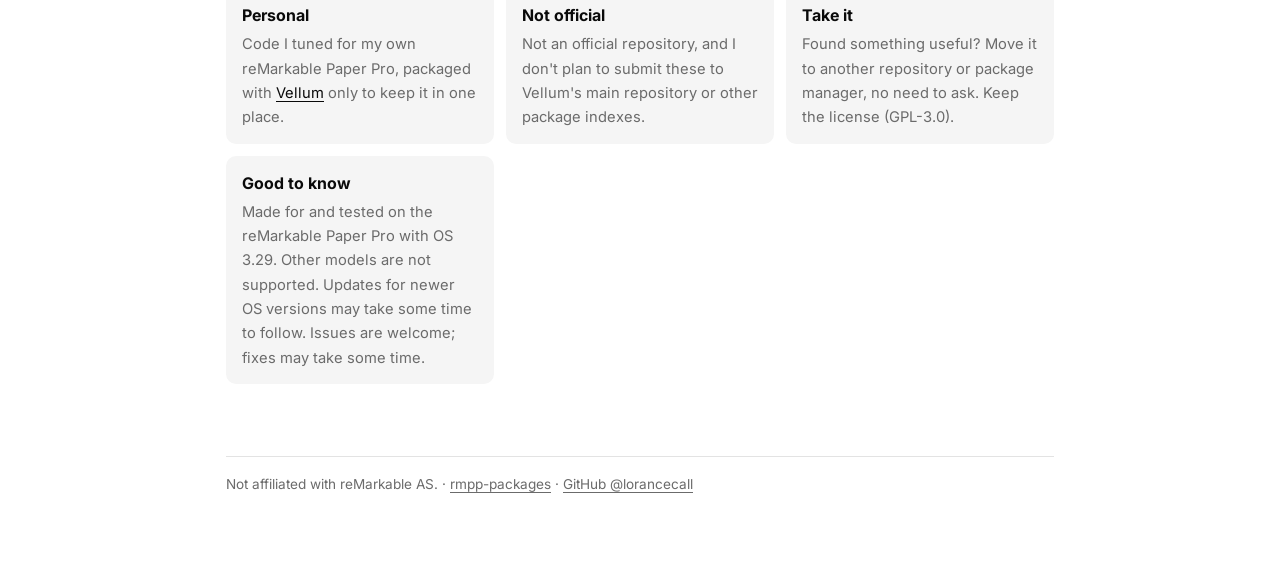
==== commit d33b5f56: "docs: rmpp page and project list wording fixes Co-Authored-By: Claude Opus 5.5 <noreply@anthropic.co" ====
--- a/rmpp/index.html
+++ b/rmpp/index.html
@@ -22,7 +22,8 @@
   <h1>rmpp</h1>
   <p class="lead">My personal collection of small add-ons for the reMarkable Paper Pro: a few handy features
     (your language's keyboard, handwriting to text, Bluetooth keyboards, Tailscale) that keep the Paper Pro's minimalism.
-    Pick what you need and rmpp setup installs it; unlike tethered mods, they stay on after a reboot.
+    Pick what you need and rmpp setup installs it; they stay on after a reboot, unlike mods that must be re-enabled
+    from a computer after each reboot.
     <strong>Tested only on the reMarkable Paper Pro (OS 3.29).</strong></p>
   <div class="cta">
     <a class="btn primary" href="https://github.com/lorancecall/rmpp-packages/releases/latest">Download rmpp setup</a>
@@ -62,7 +63,7 @@
     <a class="card" href="https://github.com/lorancecall/rmpp-textobj"><h3>rmpp-textobj</h3>
       <p>Text objects: type text that is drawn as pen strokes, then select, move, edit and erase it like ink. Add text object in the T menu; rmpp-hwr can also turn handwriting into text objects.</p></a>
     <a class="card" href="https://github.com/lorancecall/rmpp-hwr"><h3>rmpp-hwr</h3>
-      <p>Handwriting to text, on the Paper Pro: lasso a few lines into movable, editable ink text, or convert a page. Korean, English, Chinese, Japanese, Latin-script languages.</p></a>
+      <p>Handwriting to text, on the Paper Pro: lasso a few lines into typed text or a text object you can move and edit, or convert a page. Korean, English, Chinese, Japanese, Latin-script languages.</p></a>
     <a class="card" href="https://github.com/lorancecall/rmpp-bt"><h3>rmpp-bt</h3>
       <p>A Bluetooth page in Settings: search, pair, connect, forget. Keyboards work like the Type Folio.</p></a>
     <a class="card" href="https://github.com/lorancecall/rmpp-tailscale"><h3>rmpp-tailscale</h3>
@@ -79,7 +80,7 @@
     <div><h3>Your language isn't on the keyboard yet?</h3>
       <p>rmpp-lang adds keyboards and fonts one language at a time. Ask for yours with an issue, or add it yourself
         with a pull request: the source is free to use. Every new language must be tested on a real Paper Pro, with
-        screenshots made with <a href="https://github.com/lorancecall/rmpp-studio">rmpp-studio</a>.</p></div>
+        screenshots made with <a href="https://github.com/lorancecall/rmpp-studio">rmpp-studio</a>. Please write requests in English.</p></div>
     <div class="cta">
       <a class="btn" href="https://github.com/lorancecall/rmpp-lang/issues/new?template=language-request.yml">Request a language</a>
       <a class="btn" href="https://github.com/lorancecall/rmpp-lang/pulls">Send a pull request</a>
@@ -104,7 +105,7 @@
         Wi-Fi is turned on: <code>ssh root@10.11.99.1 rm-ssh-over-wlan on</code>.)</p></li>
     <li><h3>Run rmpp setup</h3>
       <p><a href="https://github.com/lorancecall/rmpp-packages/releases/latest">Download</a> the app for your system,
-        connect, tick what you want, and press <strong>Install</strong>. The Paper Pro's screen restarts once or twice.</p>
+        connect, tick what you want, and press <strong>Install ticked</strong>. The Paper Pro's screen restarts once or twice.</p>
       <p class="muted">The app is not signed: Windows shows “Windows protected your PC” (More info › Run anyway), and
         macOS asks you to allow it in System Settings › Privacy &amp; Security. Prefer a terminal? Use the
         <a href="https://github.com/lorancecall/rmpp-packages#install">install scripts</a>. Each add-on's own page
@@ -120,7 +121,7 @@
   <p class="sub">A personal project, shared as is.</p>
   <div class="terms">
     <div><h3>Personal</h3><p>Code I tuned for my own reMarkable Paper Pro, packaged with <a href="https://github.com/vellum-dev/vellum">Vellum</a> only to keep it in one place.</p></div>
-    <div><h3>Not official</h3><p>I don't plan to submit these to Vellum's main repository or other package indexes myself.</p></div>
+    <div><h3>Not official</h3><p>Not an official repository, and I don't plan to submit these to Vellum's main repository or other package indexes.</p></div>
     <div><h3>Take it</h3><p>Found something useful? Move it to another repository or package manager, no need to ask. Keep the license (GPL-3.0).</p></div>
     <div><h3>Good to know</h3><p>Made for and tested on the reMarkable Paper Pro with OS 3.29. Other models are not supported. Updates for newer OS versions may take some time to follow. Issues are welcome; fixes may take some time.</p></div>
   </div>
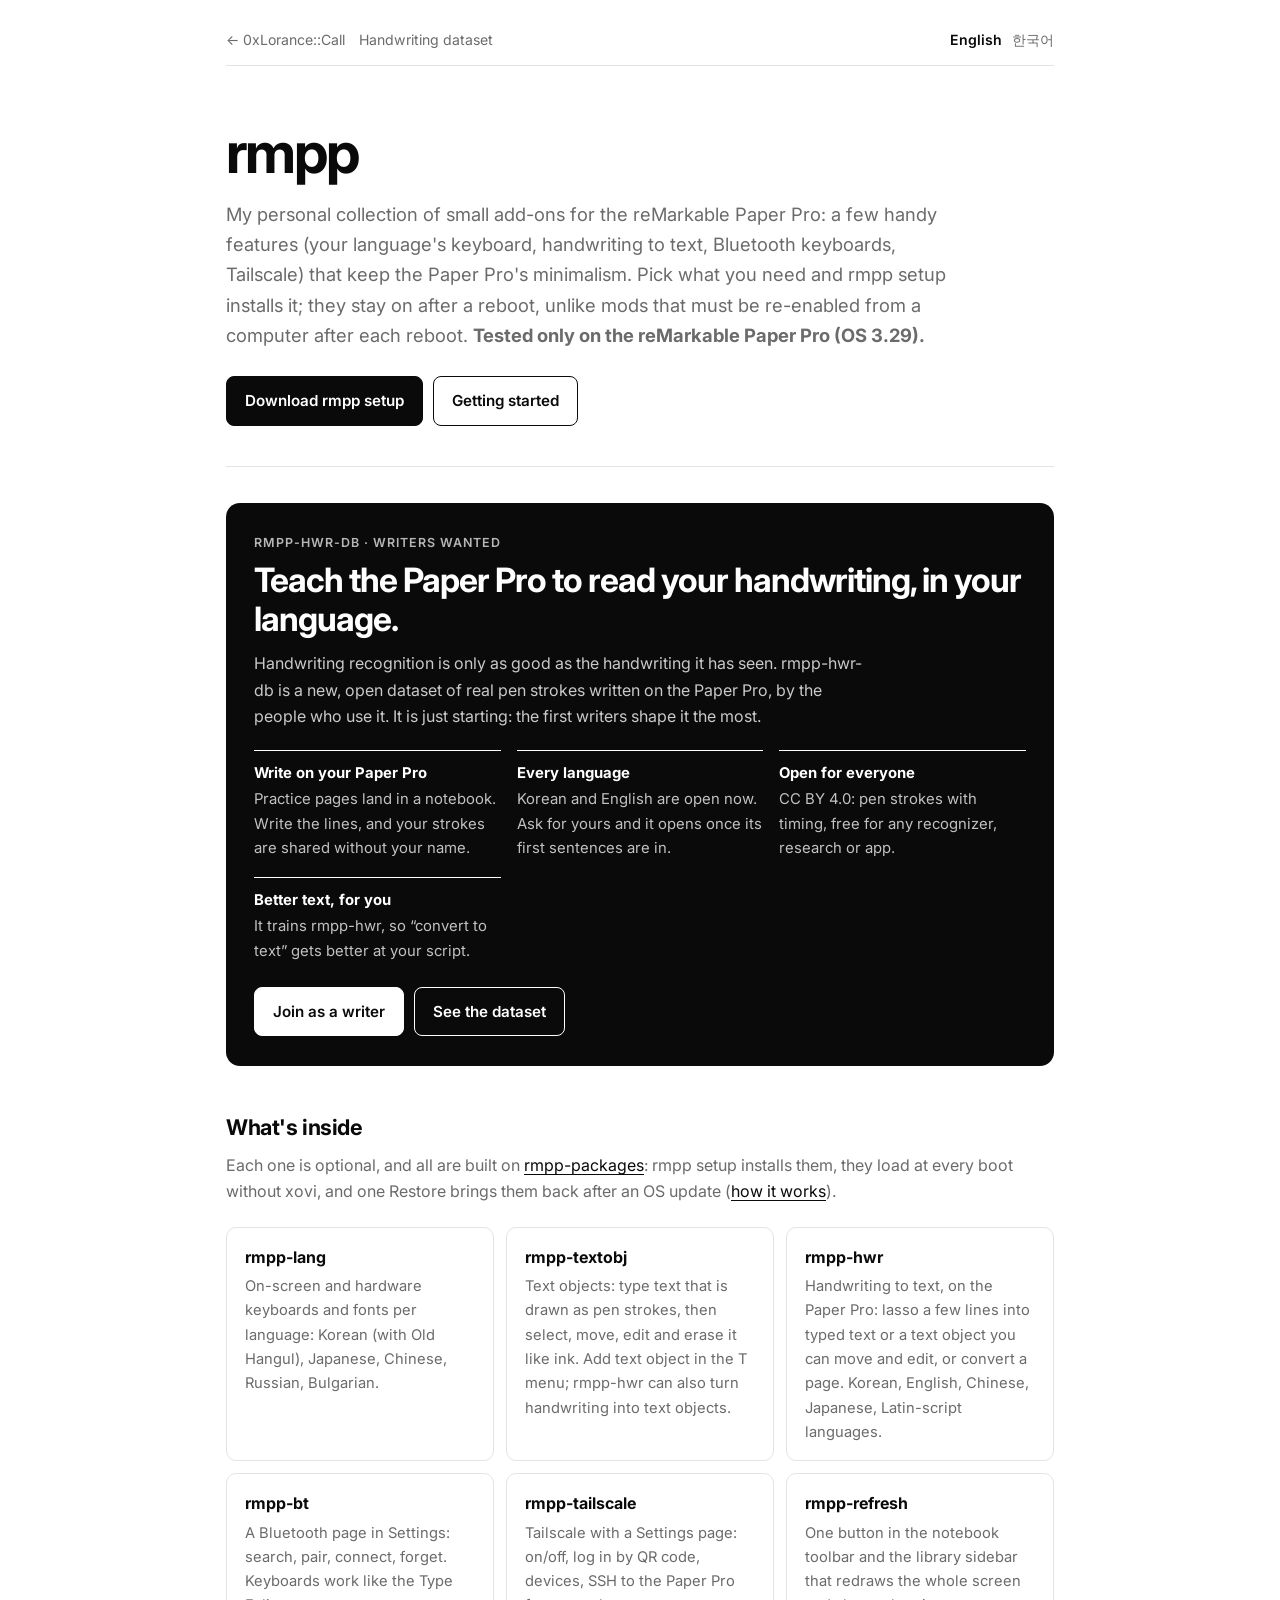
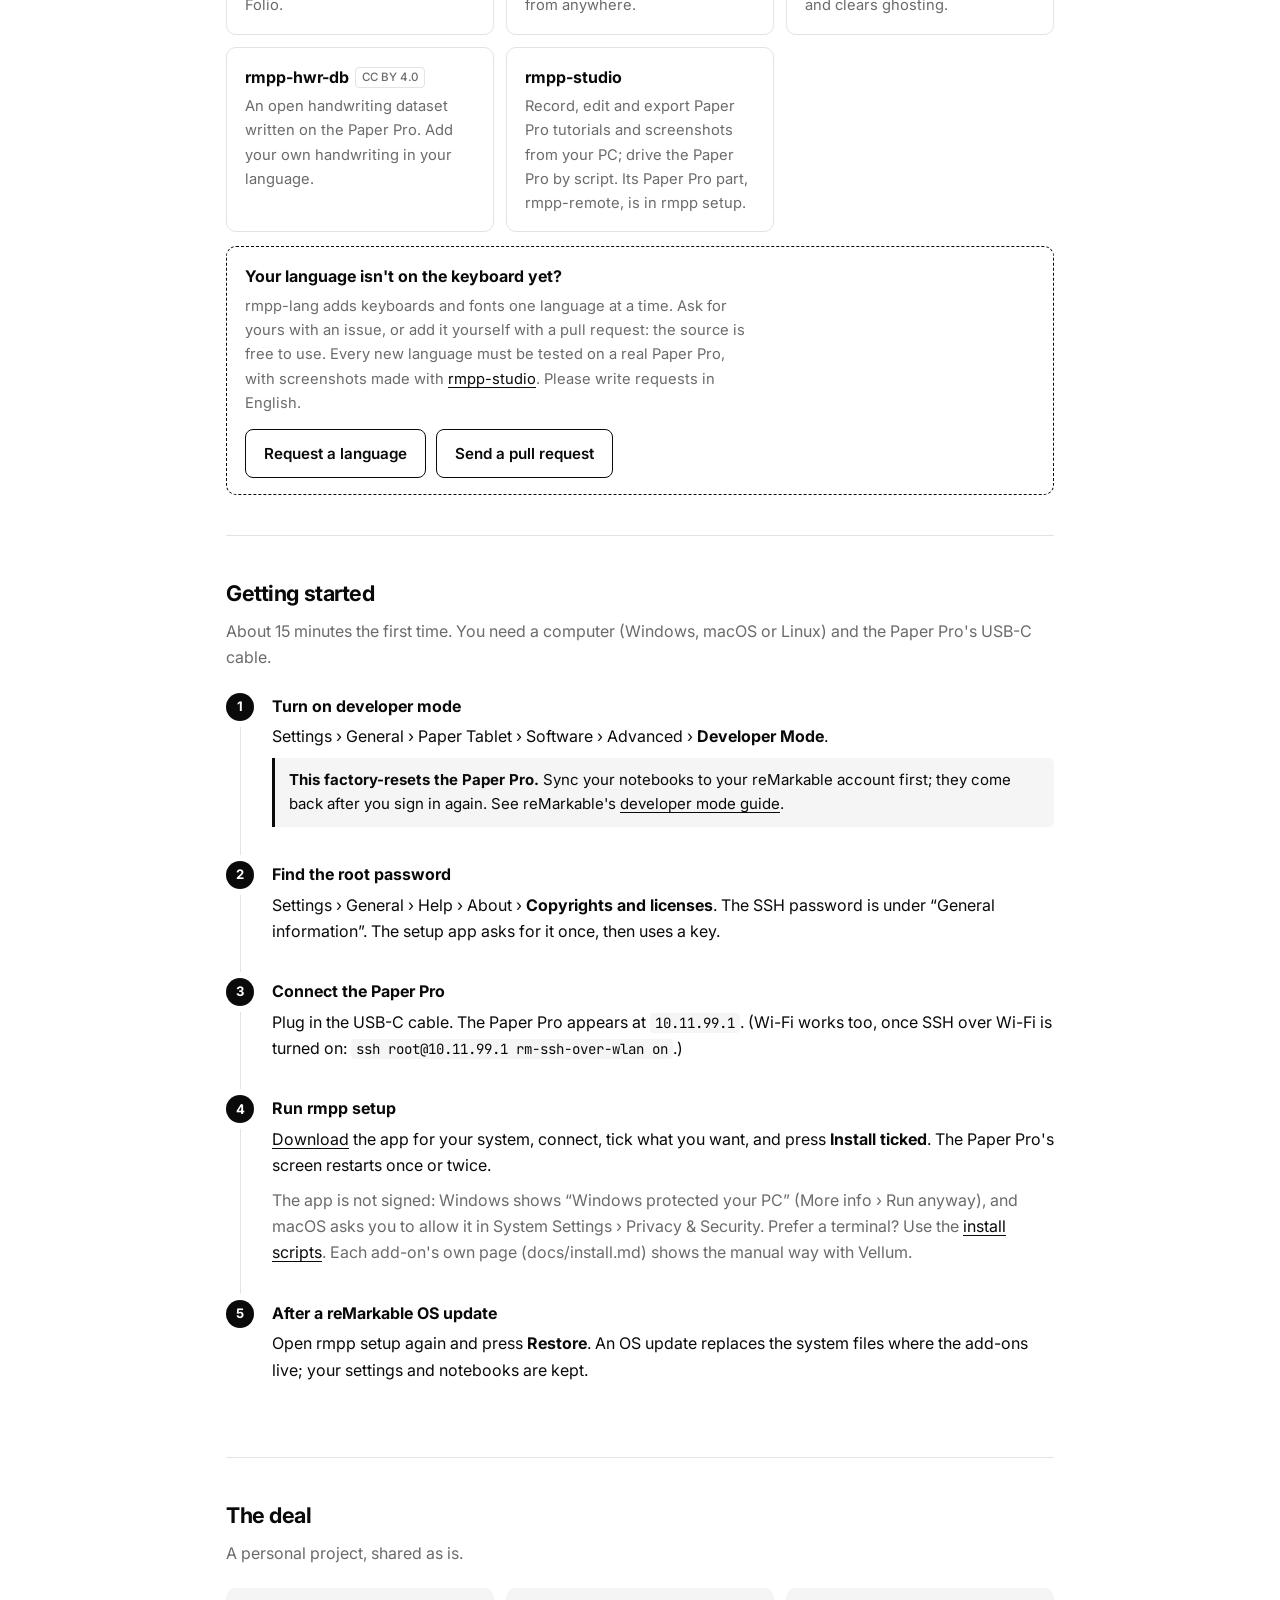
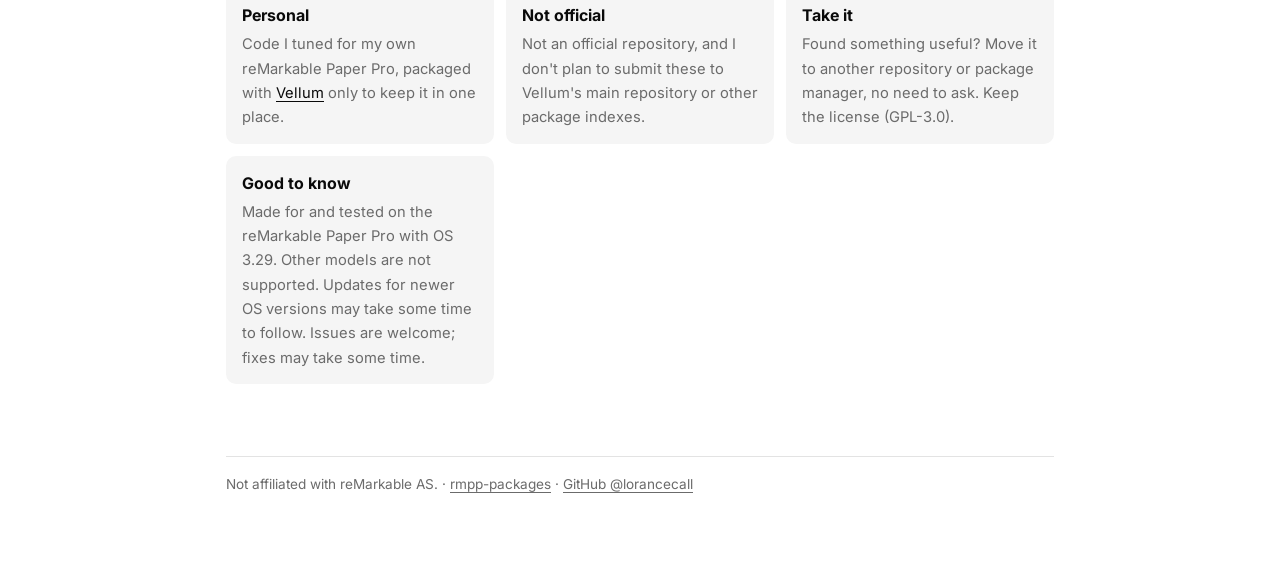
==== commit bd896f60: "rmpp-refresh: the button is also in the library sidebar Co-Authored-By: Claude Opus 5.5 <noreply@ant" ====
--- a/rmpp/index.html
+++ b/rmpp/index.html
@@ -69,7 +69,7 @@
     <a class="card" href="https://github.com/lorancecall/rmpp-tailscale"><h3>rmpp-tailscale</h3>
       <p>Tailscale with a Settings page: on/off, log in by QR code, devices, SSH to the Paper Pro from anywhere.</p></a>
     <a class="card" href="https://github.com/lorancecall/rmpp-refresh"><h3>rmpp-refresh</h3>
-      <p>One button in the notebook toolbar that redraws the whole screen and clears ghosting.</p></a>
+      <p>One button in the notebook toolbar and the library sidebar that redraws the whole screen and clears ghosting.</p></a>
     <a class="card" href="https://github.com/lorancecall/rmpp-hwr-db"><h3>rmpp-hwr-db<span class="tag">CC BY 4.0</span></h3>
       <p>An open handwriting dataset written on the Paper Pro. Add your own handwriting in your language.</p></a>
     <a class="card" href="https://github.com/lorancecall/rmpp-studio"><h3>rmpp-studio</h3>
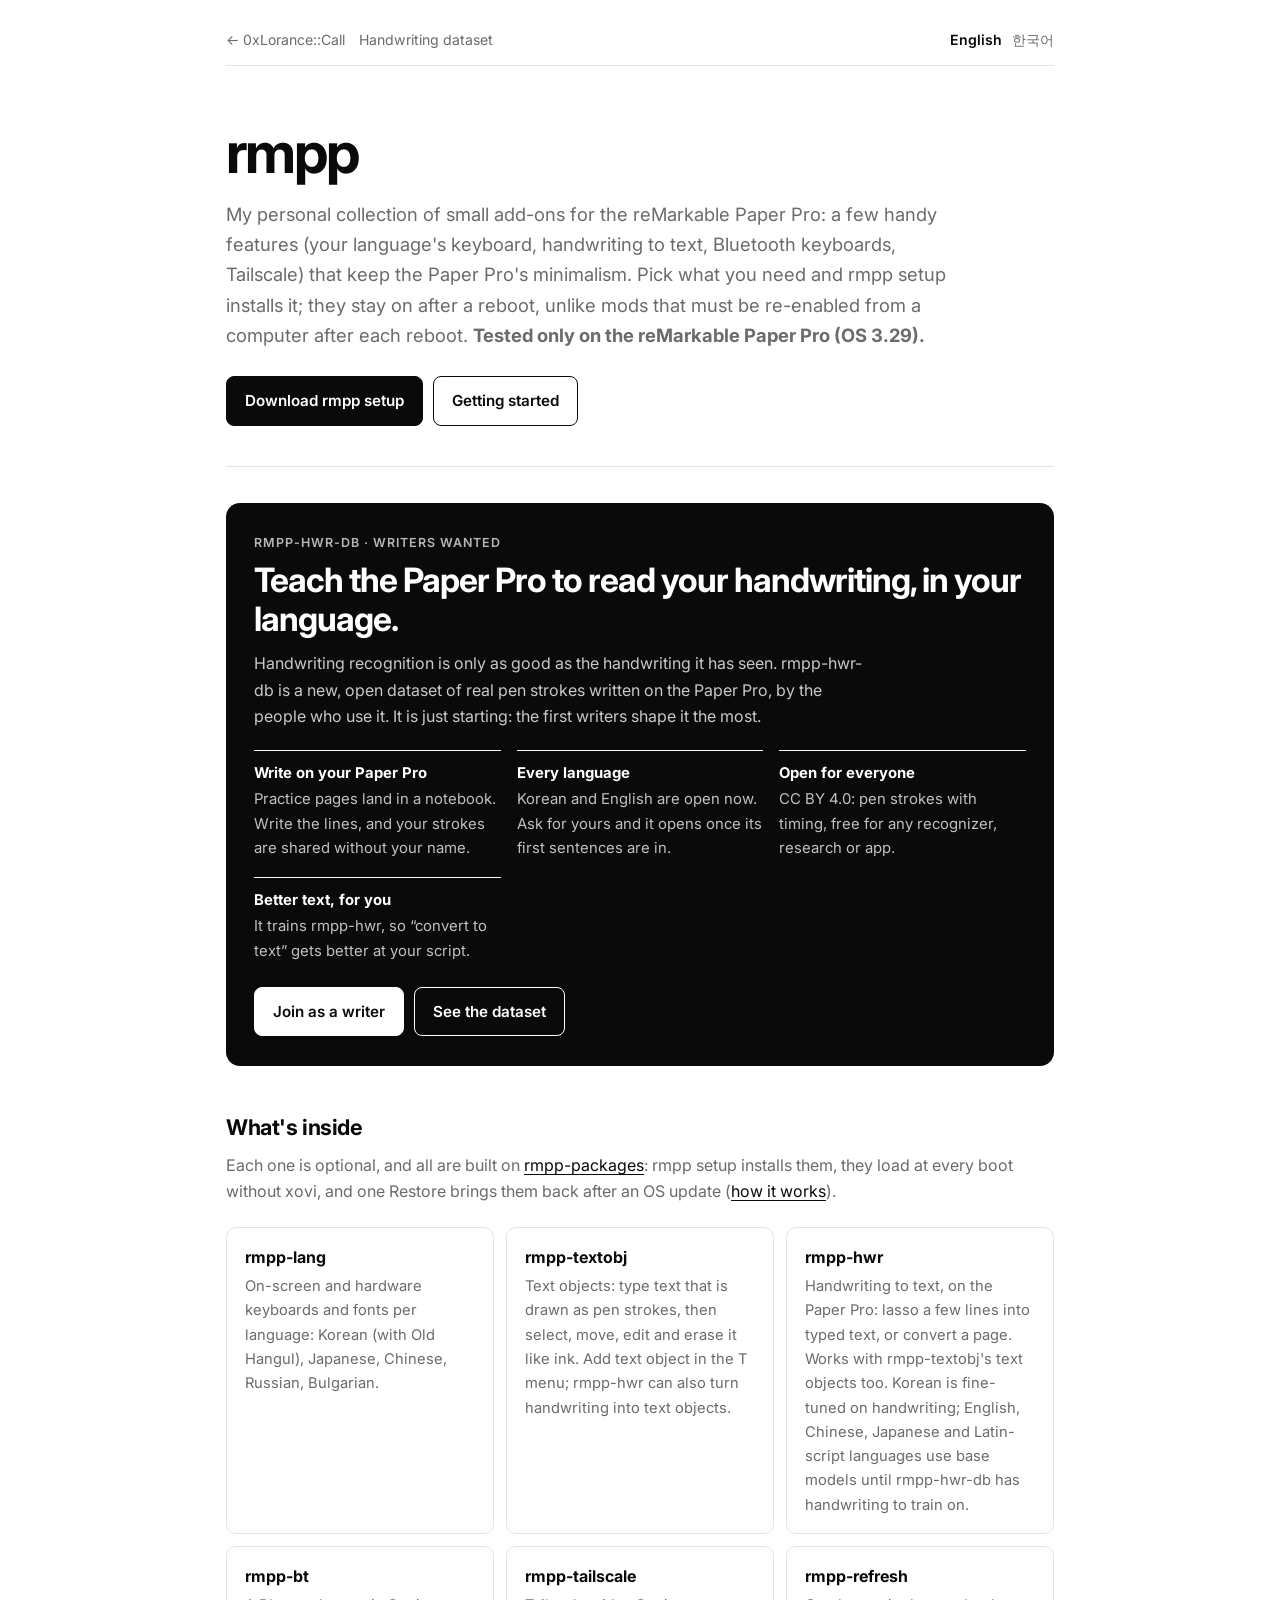
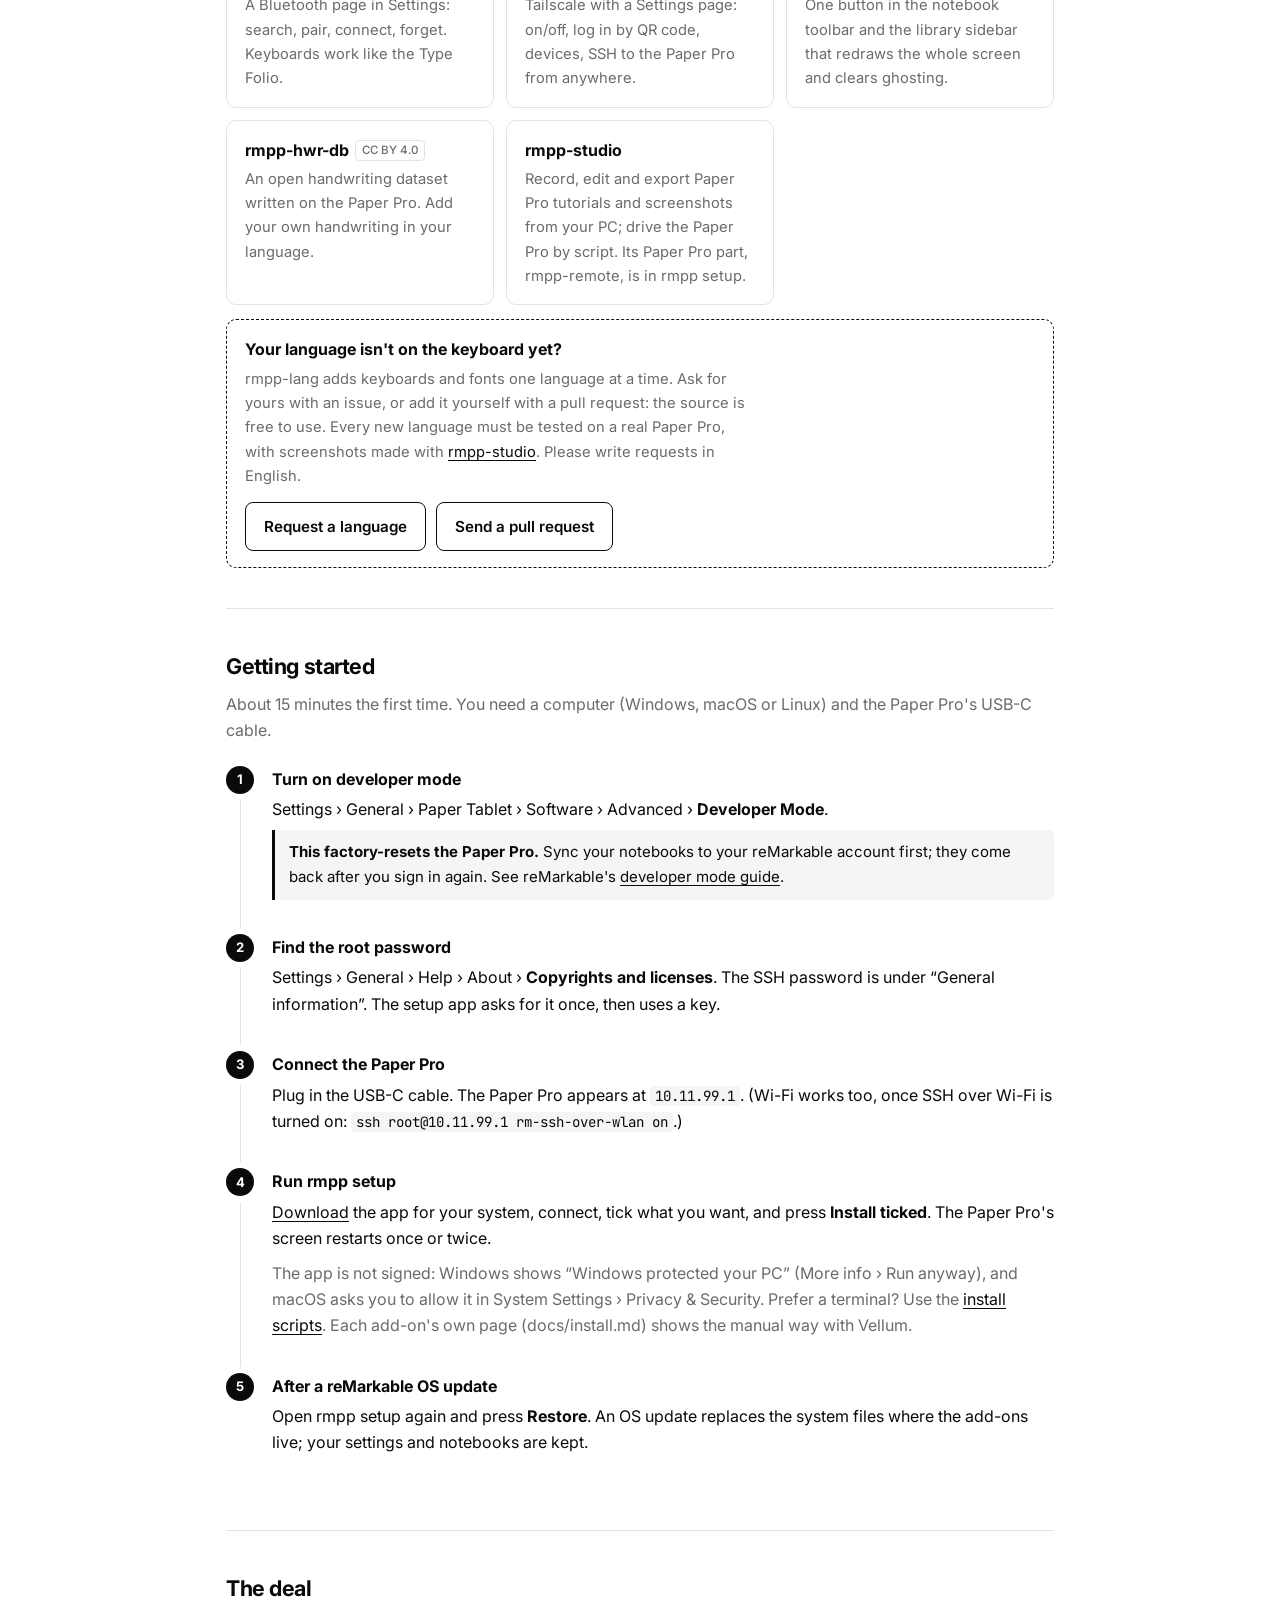
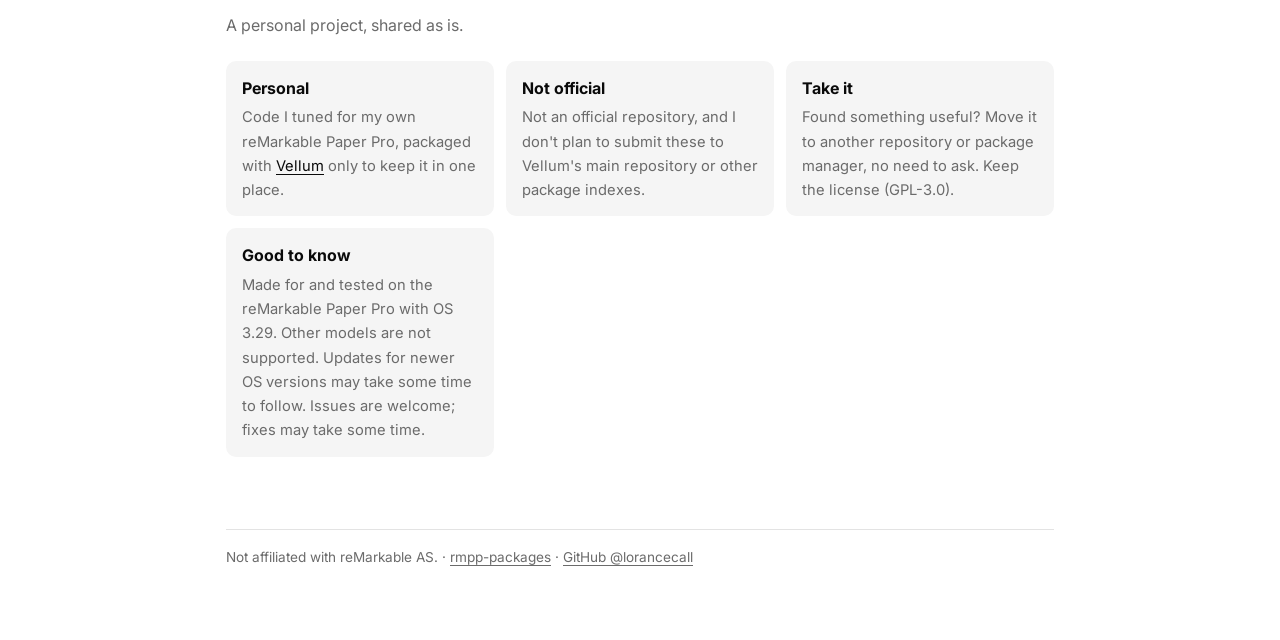
==== commit f4391dd0: "rmpp-hwr card: which models are fine-tuned; works with text objects Co-Authored-By: Claude Opus 5.5 " ====
--- a/rmpp/index.html
+++ b/rmpp/index.html
@@ -63,7 +63,7 @@
     <a class="card" href="https://github.com/lorancecall/rmpp-textobj"><h3>rmpp-textobj</h3>
       <p>Text objects: type text that is drawn as pen strokes, then select, move, edit and erase it like ink. Add text object in the T menu; rmpp-hwr can also turn handwriting into text objects.</p></a>
     <a class="card" href="https://github.com/lorancecall/rmpp-hwr"><h3>rmpp-hwr</h3>
-      <p>Handwriting to text, on the Paper Pro: lasso a few lines into typed text or a text object you can move and edit, or convert a page. Korean, English, Chinese, Japanese, Latin-script languages.</p></a>
+      <p>Handwriting to text, on the Paper Pro: lasso a few lines into typed text, or convert a page. Works with rmpp-textobj's text objects too. Korean is fine-tuned on handwriting; English, Chinese, Japanese and Latin-script languages use base models until rmpp-hwr-db has handwriting to train on.</p></a>
     <a class="card" href="https://github.com/lorancecall/rmpp-bt"><h3>rmpp-bt</h3>
       <p>A Bluetooth page in Settings: search, pair, connect, forget. Keyboards work like the Type Folio.</p></a>
     <a class="card" href="https://github.com/lorancecall/rmpp-tailscale"><h3>rmpp-tailscale</h3>
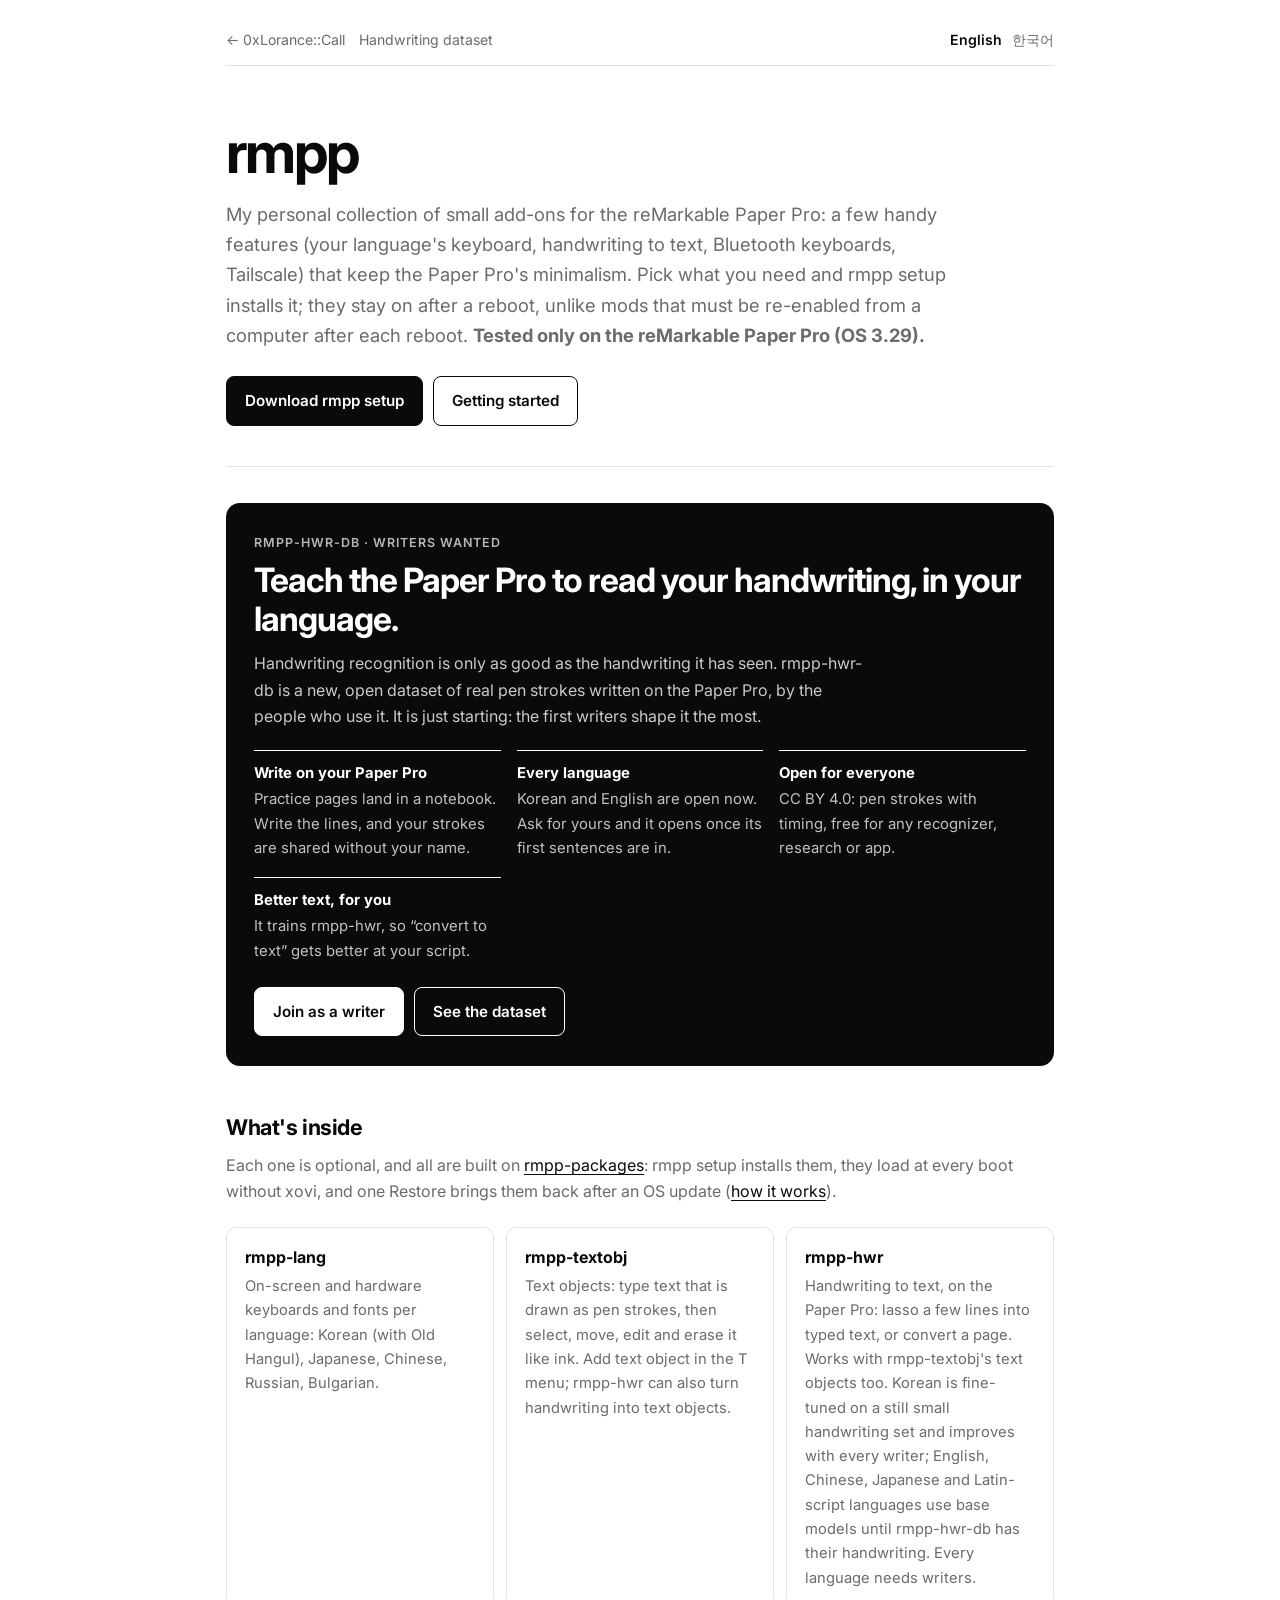
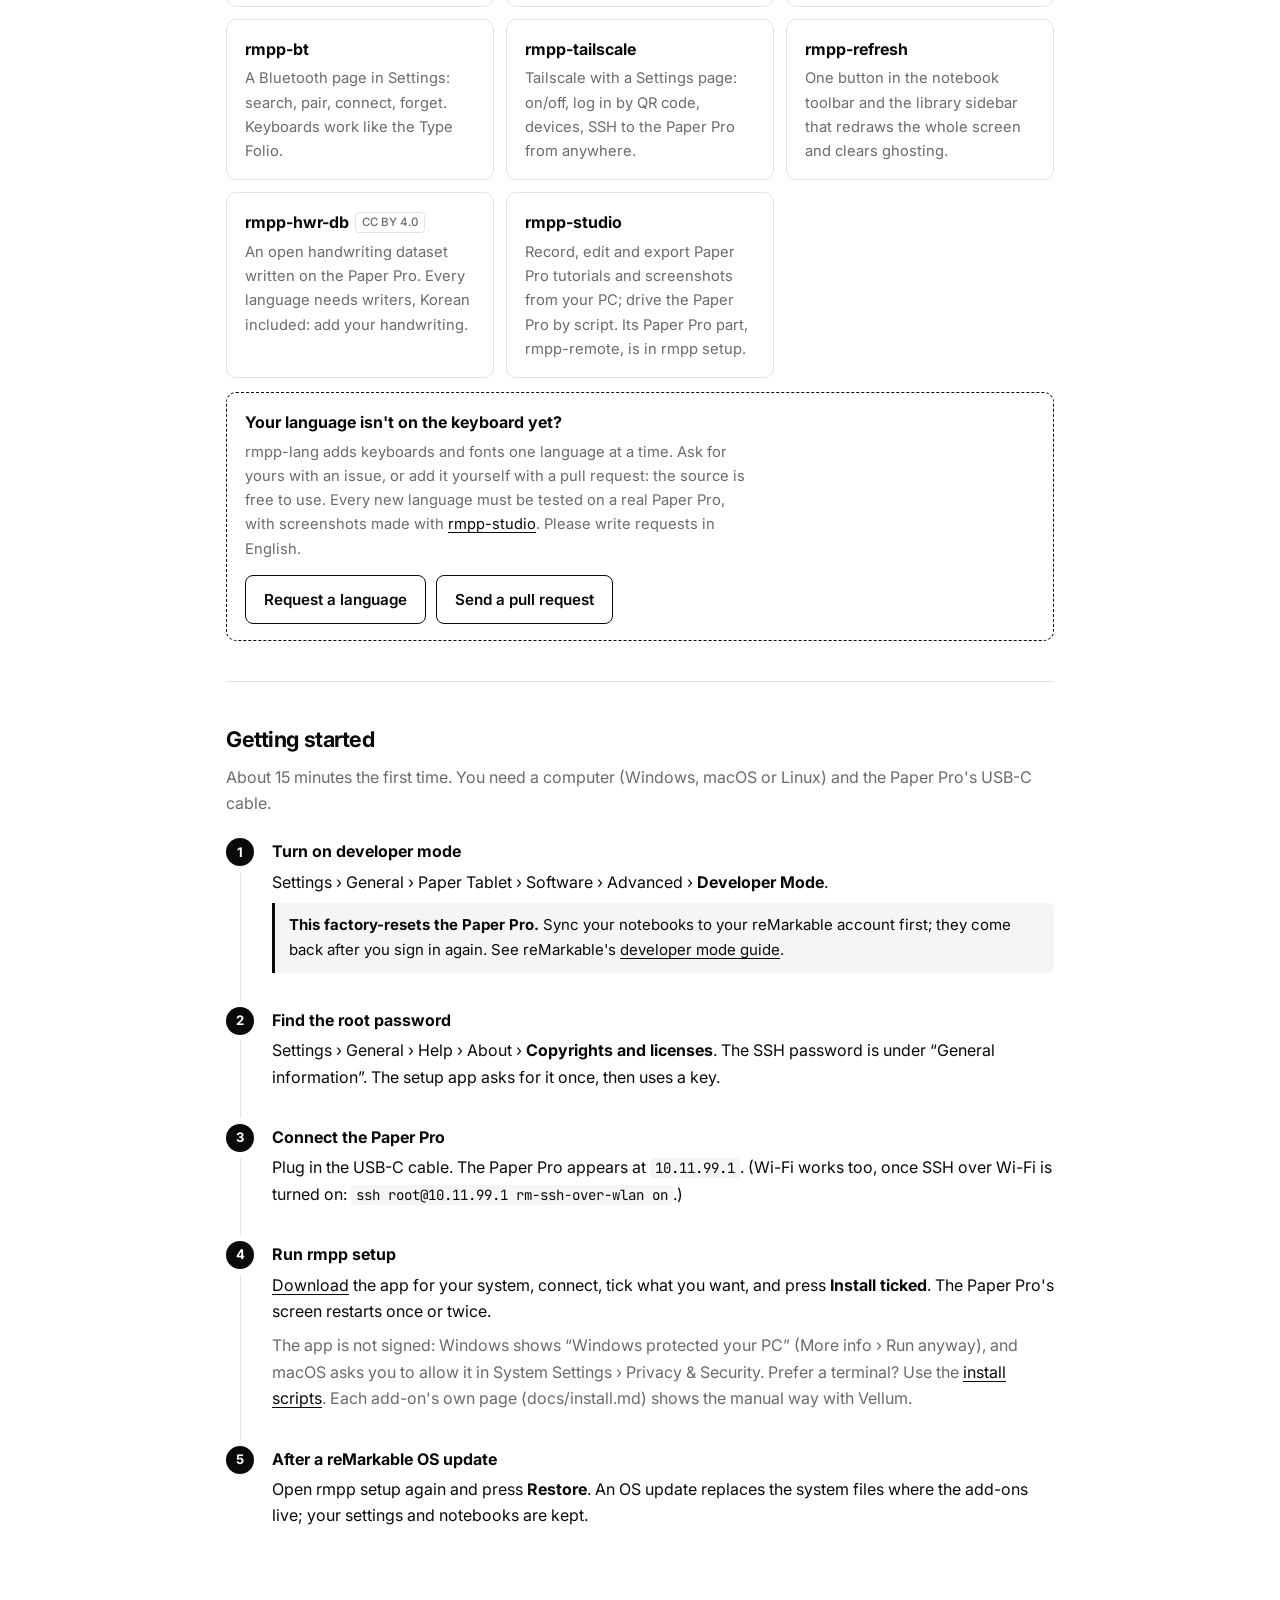
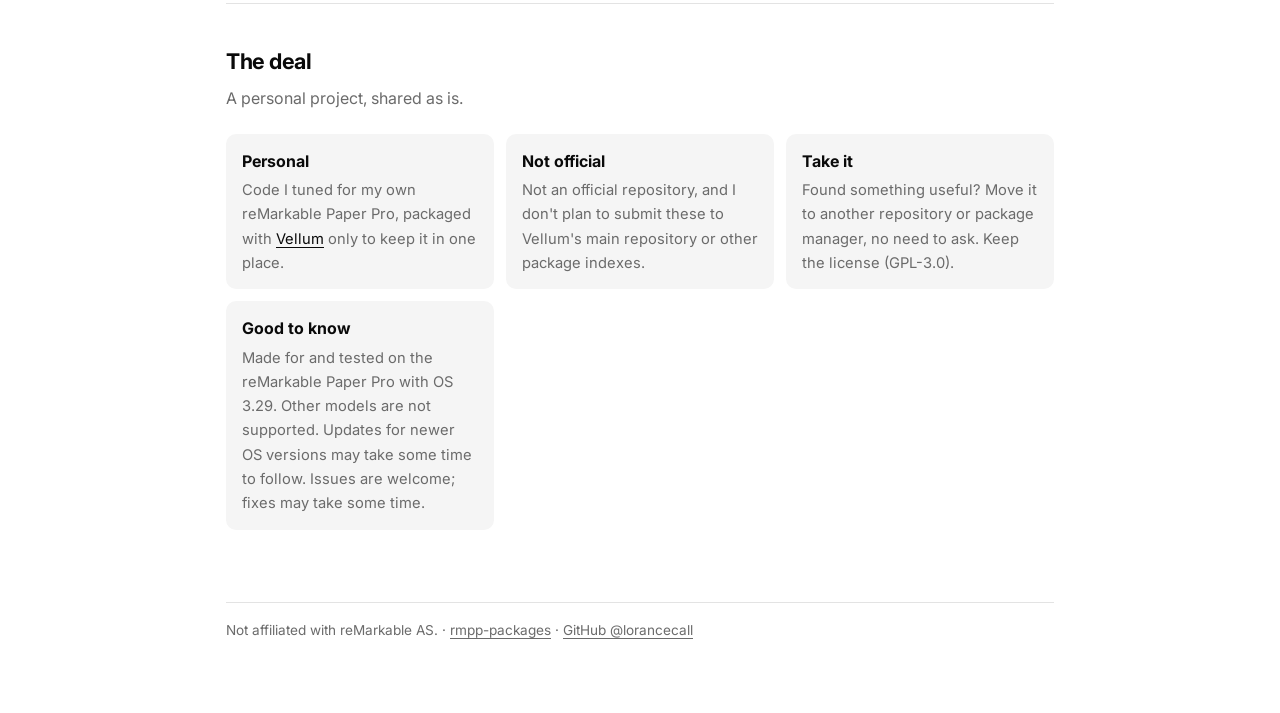
==== commit 8f8881dc: "rmpp-hwr cards: Korean needs handwriting too; every language does Co-Authored-By: Claude Opus 5.5 <n" ====
--- a/rmpp/index.html
+++ b/rmpp/index.html
@@ -63,7 +63,7 @@
     <a class="card" href="https://github.com/lorancecall/rmpp-textobj"><h3>rmpp-textobj</h3>
       <p>Text objects: type text that is drawn as pen strokes, then select, move, edit and erase it like ink. Add text object in the T menu; rmpp-hwr can also turn handwriting into text objects.</p></a>
     <a class="card" href="https://github.com/lorancecall/rmpp-hwr"><h3>rmpp-hwr</h3>
-      <p>Handwriting to text, on the Paper Pro: lasso a few lines into typed text, or convert a page. Works with rmpp-textobj's text objects too. Korean is fine-tuned on handwriting; English, Chinese, Japanese and Latin-script languages use base models until rmpp-hwr-db has handwriting to train on.</p></a>
+      <p>Handwriting to text, on the Paper Pro: lasso a few lines into typed text, or convert a page. Works with rmpp-textobj's text objects too. Korean is fine-tuned on a still small handwriting set and improves with every writer; English, Chinese, Japanese and Latin-script languages use base models until rmpp-hwr-db has their handwriting. Every language needs writers.</p></a>
     <a class="card" href="https://github.com/lorancecall/rmpp-bt"><h3>rmpp-bt</h3>
       <p>A Bluetooth page in Settings: search, pair, connect, forget. Keyboards work like the Type Folio.</p></a>
     <a class="card" href="https://github.com/lorancecall/rmpp-tailscale"><h3>rmpp-tailscale</h3>
@@ -71,7 +71,7 @@
     <a class="card" href="https://github.com/lorancecall/rmpp-refresh"><h3>rmpp-refresh</h3>
       <p>One button in the notebook toolbar and the library sidebar that redraws the whole screen and clears ghosting.</p></a>
     <a class="card" href="https://github.com/lorancecall/rmpp-hwr-db"><h3>rmpp-hwr-db<span class="tag">CC BY 4.0</span></h3>
-      <p>An open handwriting dataset written on the Paper Pro. Add your own handwriting in your language.</p></a>
+      <p>An open handwriting dataset written on the Paper Pro. Every language needs writers, Korean included: add your handwriting.</p></a>
     <a class="card" href="https://github.com/lorancecall/rmpp-studio"><h3>rmpp-studio</h3>
       <p>Record, edit and export Paper Pro tutorials and screenshots from your PC; drive the Paper Pro by script. Its Paper Pro part, rmpp-remote, is in rmpp setup.</p></a>
 <!-- /rmpp:cards -->
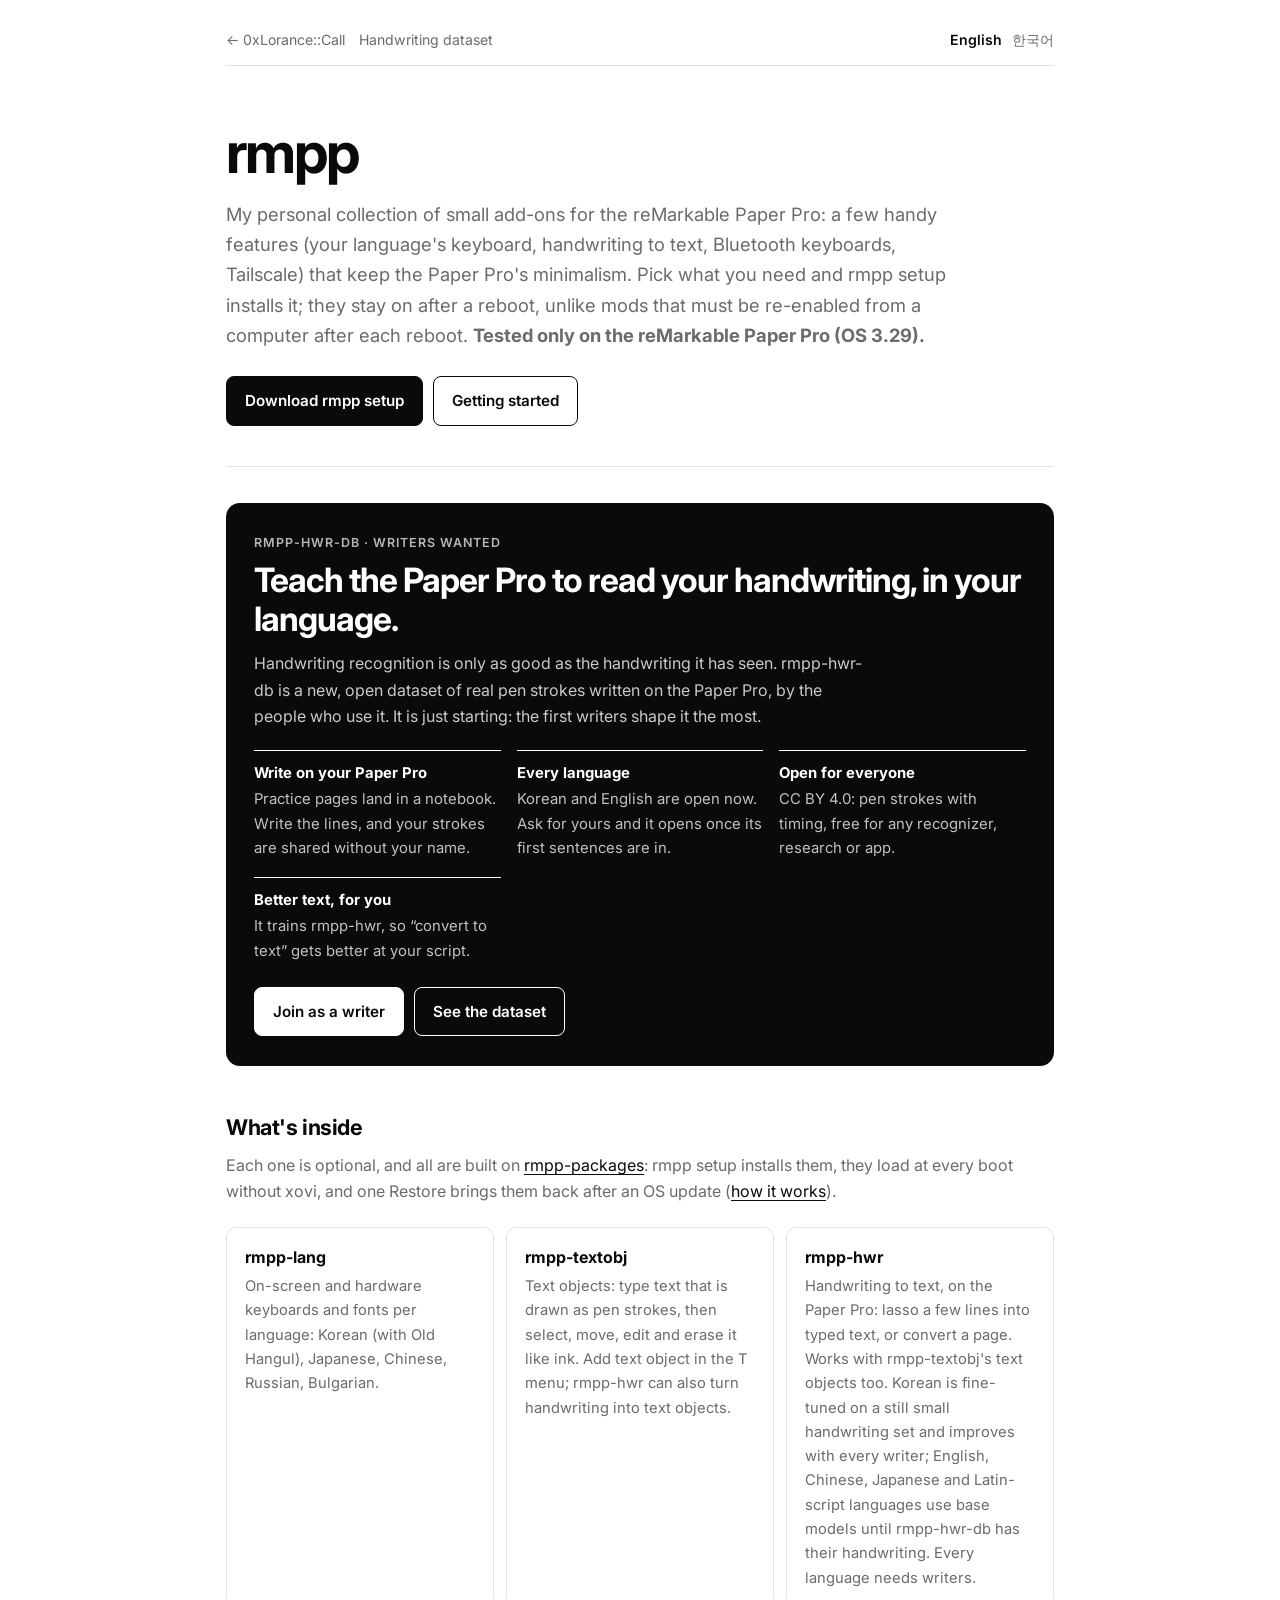
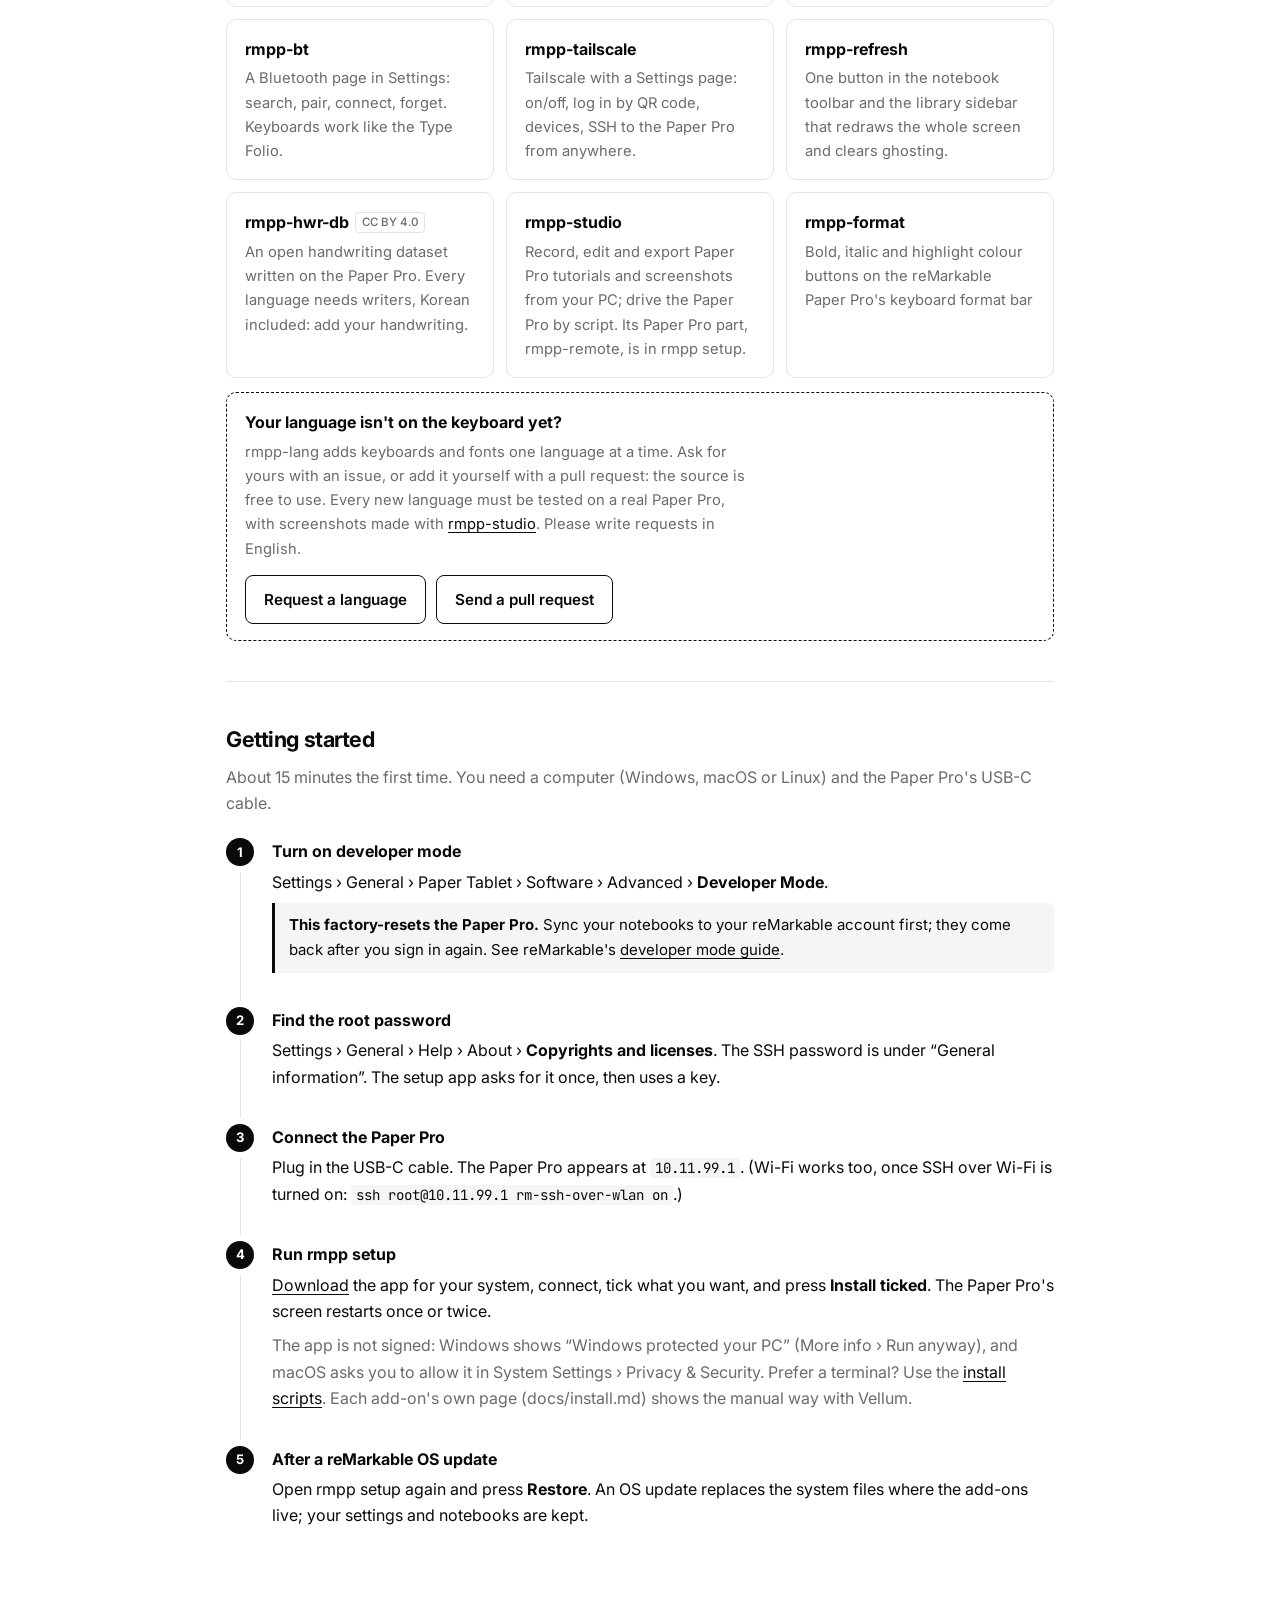
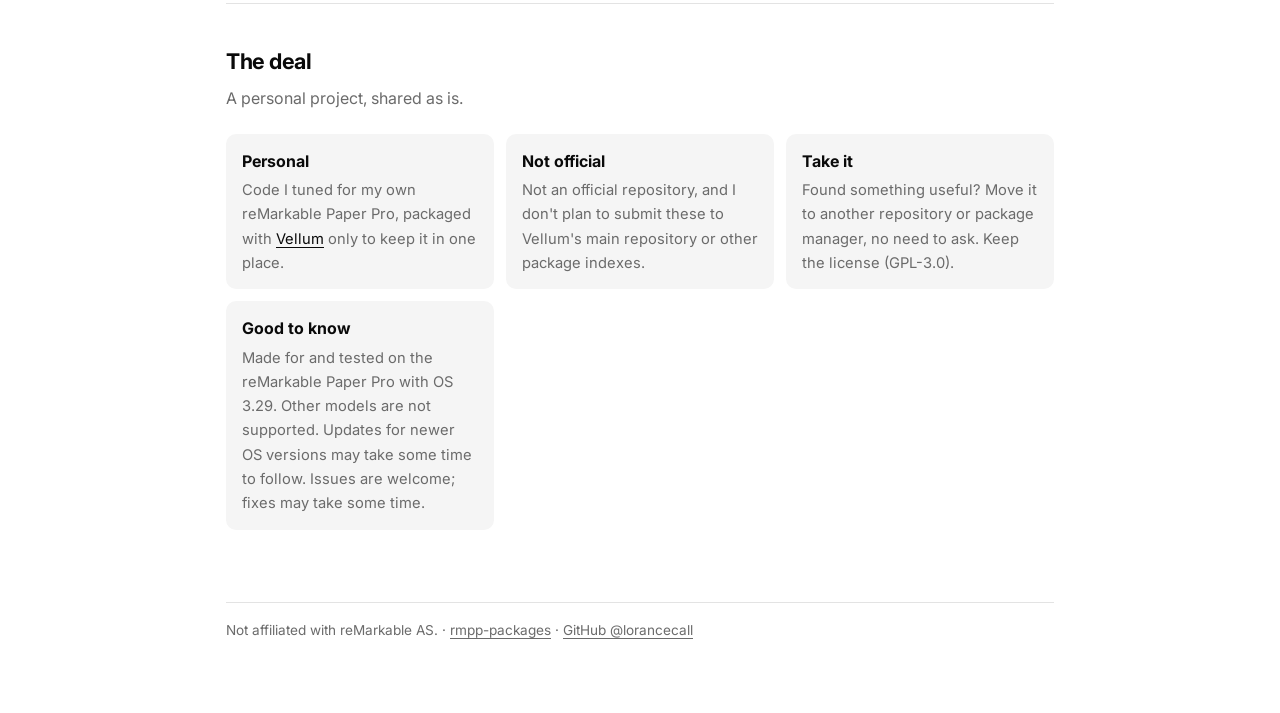
==== commit 4396ed73: "rmpp: project lists from GitHub (topic rmpp)" ====
--- a/rmpp/index.html
+++ b/rmpp/index.html
@@ -74,6 +74,8 @@
       <p>An open handwriting dataset written on the Paper Pro. Every language needs writers, Korean included: add your handwriting.</p></a>
     <a class="card" href="https://github.com/lorancecall/rmpp-studio"><h3>rmpp-studio</h3>
       <p>Record, edit and export Paper Pro tutorials and screenshots from your PC; drive the Paper Pro by script. Its Paper Pro part, rmpp-remote, is in rmpp setup.</p></a>
+    <a class="card" href="https://github.com/lorancecall/rmpp-format"><h3>rmpp-format</h3>
+      <p>Bold, italic and highlight colour buttons on the reMarkable Paper Pro&#x27;s keyboard format bar</p></a>
 <!-- /rmpp:cards -->
   </div>
   <div class="ask" id="language-request">
